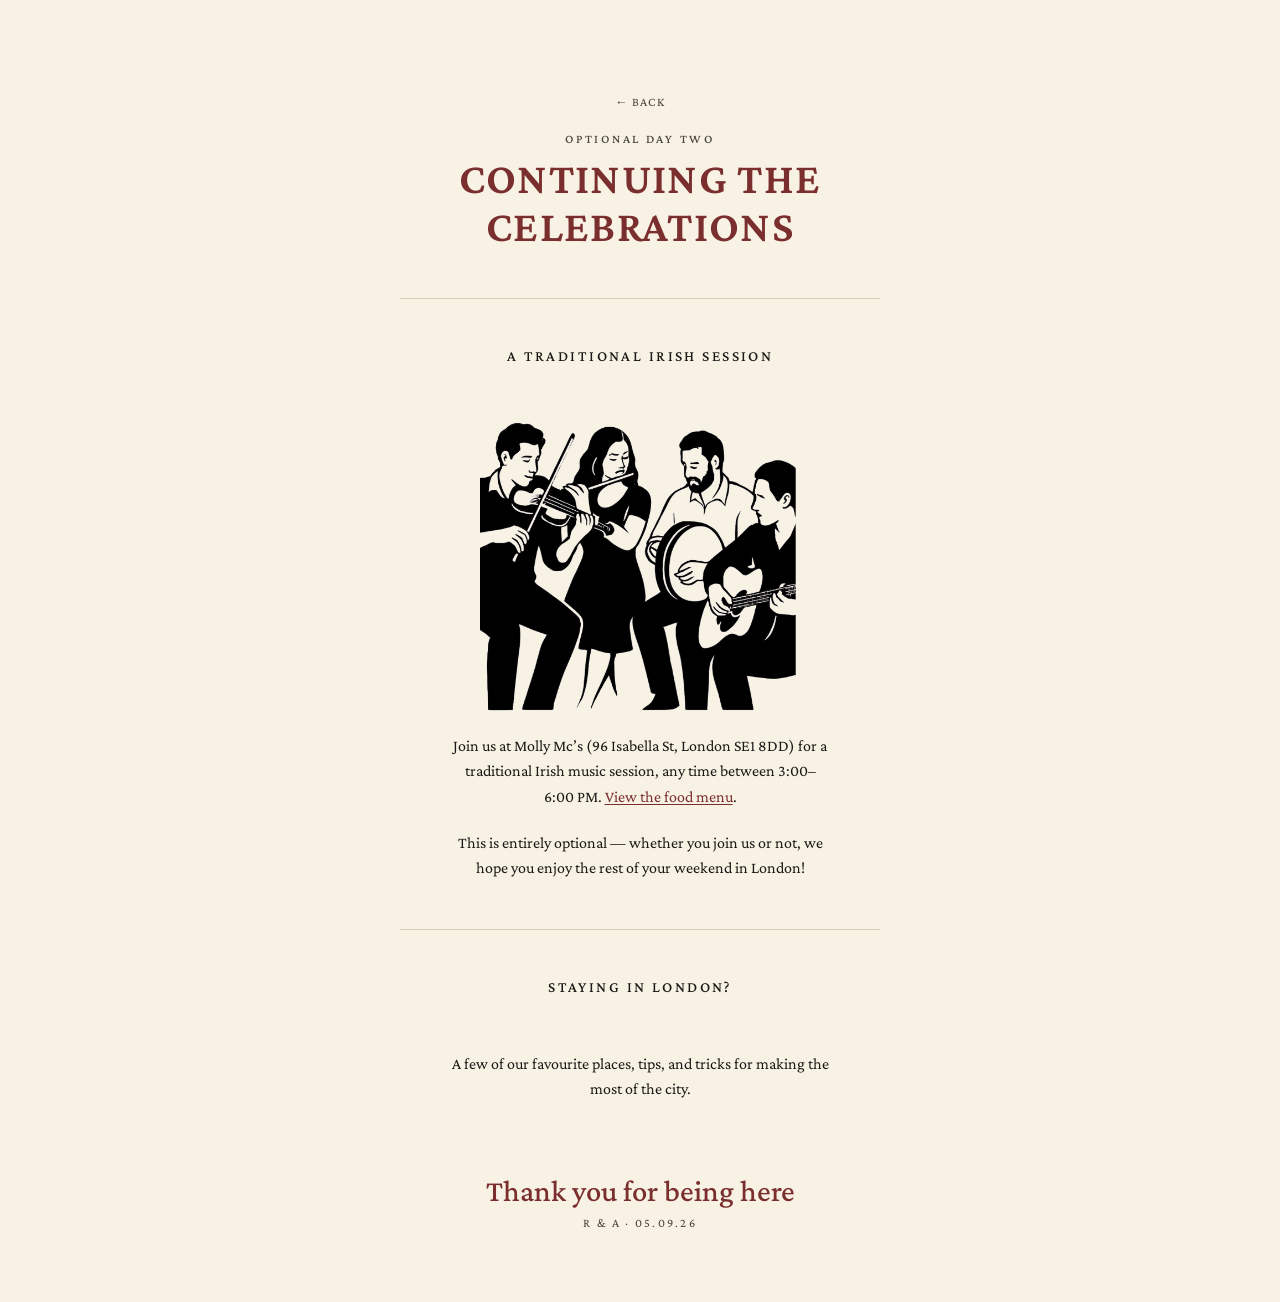
==== day-two.html @ 0296098b "Add "Continuing the Celebrations" day-two page Adds a fifth homepage link, "Continuing the Celebrati" ====
<!DOCTYPE html>
<html lang="en">
<head>
<meta charset="UTF-8">
<meta name="viewport" content="width=device-width, initial-scale=1.0">
<meta name="theme-color" content="#F8F2E5">
<meta name="description" content="Optional day two plans and London tips from Raphael &amp; Aisling.">
<title>Continuing the Celebrations | Raphael &amp; Aisling</title>
<link rel="preconnect" href="https://fonts.googleapis.com">
<link rel="preconnect" href="https://fonts.gstatic.com" crossorigin>
<link href="https://fonts.googleapis.com/css2?family=Crimson+Pro:wght@400;500;600&display=swap" rel="stylesheet">
<link rel="stylesheet" href="styles.css">
</head>
<body>
<main class="page">

  <header class="intro">
    <a class="back-link" href="index.html">&larr; Back</a>
    <p class="eyebrow">Optional day two</p>
    <h1 class="page-title">Continuing the Celebrations</h1>
  </header>

  <hr class="rule">

  <section class="honeymoon">
    <h2 class="section-heading">A Traditional Irish Session</h2>

    <img class="day-two-image" src="images/irish-band.png" alt="Illustration of a traditional Irish music band" width="578" height="529" loading="lazy">

    <p class="honeymoon-text">Join us at Molly Mc&rsquo;s (96 Isabella St, London SE1 8DD) for a traditional Irish music session, any time between 3:00&ndash;6:00 PM. <a class="inline-link" href="https://mollymcs.com/wp-content/uploads/sites/3/2026/05/Molly-Mcs-Menu-April.pdf" target="_blank" rel="noopener noreferrer">View the food menu</a>.</p>

    <p class="honeymoon-text">This is entirely optional &mdash; whether you join us or not, we hope you enjoy the rest of your weekend in London!</p>
  </section>

  <hr class="rule">

  <section class="honeymoon">
    <h2 class="section-heading">Staying in London?</h2>
    <p class="honeymoon-text">A few of our favourite places, tips, and tricks for making the most of the city.</p>
  </section>

  <footer class="closing">
    <p class="thank-you">Thank you for being here</p>
    <p class="signature">R &amp; A &middot; 05.09.26</p>
  </footer>

</main>
</body>
</html>
---- styles.css ----
:root {
  --ivory: #f8f2e5;
  --ink: #1c1a17;
  --ink-soft: #4a453e;
  --burgundy: #7a2e2e;
  --rule: #d8cdb8;
  --serif: "Crimson Pro", Georgia, serif;
}

* {
  box-sizing: border-box;
}

html {
  -webkit-text-size-adjust: 100%;
}

body {
  margin: 0;
  background: var(--ivory);
  color: var(--ink);
  font-family: var(--serif);
  -webkit-font-smoothing: antialiased;
  text-rendering: optimizeLegibility;
}

.page {
  max-width: 560px;
  margin: 0 auto;
  padding: clamp(2.75rem, 10vw, 5rem) clamp(1.5rem, 6vw, 2.5rem) clamp(3rem, 10vw, 4.5rem);
  min-height: 100svh;
  display: flex;
  flex-direction: column;
}

/* ---------- Intro ---------- */

.intro {
  text-align: center;
}

.eyebrow {
  margin: 0;
  font-size: clamp(0.68rem, 1.6vw, 0.78rem);
  letter-spacing: 0.22em;
  text-transform: uppercase;
  color: var(--ink-soft);
  font-weight: 500;
}

.names {
  margin: 0.9rem 0 1.1rem;
  font-weight: 600;
  font-size: clamp(2.4rem, 11vw, 3.75rem);
  line-height: 1.25;
  color: var(--burgundy);
  letter-spacing: 0.03em;
  text-transform: uppercase;
}

.location {
  margin: 0 0 0.6rem;
  font-weight: 500;
  font-size: clamp(0.95rem, 2.6vw, 1.1rem);
  color: var(--ink);
}

.date {
  margin: 0;
  font-size: clamp(0.72rem, 1.7vw, 0.8rem);
  letter-spacing: 0.16em;
  text-transform: uppercase;
  color: var(--ink-soft);
}

.rule {
  border: none;
  border-top: 1px solid var(--rule);
  margin: clamp(2.25rem, 7vw, 3rem) 0;
  width: 100%;
}

/* ---------- Links ---------- */

.section-heading {
  margin: 0 0 clamp(1.5rem, 5vw, 2.25rem);
  text-align: center;
  font-weight: 500;
  text-transform: uppercase;
  font-size: clamp(0.85rem, 2.2vw, 0.95rem);
  color: var(--ink);
  letter-spacing: 0.16em;
}

.link-list {
  list-style: none;
  margin: 0;
  padding: 0;
}

.link-item {
  border-bottom: 1px solid var(--rule);
}

.link-item:first-child {
  border-top: 1px solid var(--rule);
}

.link-row {
  display: flex;
  align-items: center;
  justify-content: space-between;
  gap: 1rem;
  min-height: 44px;
  padding: clamp(1.1rem, 4vw, 1.5rem) 0.25rem;
  text-decoration: none;
  color: inherit;
  transition: opacity 0.25s ease, background-color 0.25s ease;
}

.link-row:hover,
.link-row:focus-visible {
  opacity: 0.72;
}

.link-row:focus-visible {
  outline: 1px solid var(--burgundy);
  outline-offset: 4px;
}

.link-text {
  display: flex;
  flex-direction: column;
  gap: 0.35rem;
}

.link-title {
  font-size: clamp(0.92rem, 2.6vw, 1.05rem);
  letter-spacing: 0.08em;
  text-transform: uppercase;
  font-weight: 600;
  color: var(--ink);
}

.link-subtitle {
  font-size: clamp(0.85rem, 2.2vw, 0.94rem);
  color: var(--ink-soft);
}

.link-arrow {
  font-size: 1.15rem;
  color: var(--burgundy);
  transition: transform 0.25s ease;
  flex-shrink: 0;
}

.link-row:hover .link-arrow,
.link-row:focus-visible .link-arrow {
  transform: translateX(5px);
}

/* ---------- Closing ---------- */

.closing {
  margin-top: auto;
  padding-top: clamp(3rem, 10vw, 4.5rem);
  text-align: center;
}

.keepsake-frame {
  width: fit-content;
  max-width: 100%;
  margin: 0 auto;
  display: flex;
  flex-direction: column;
  align-items: stretch;
}

.keepsake {
  display: block;
  width: 0;
  min-width: 100%;
  height: auto;
  margin: 0 0 clamp(1rem, 4vw, 1.5rem);
  opacity: 0.55;
  mix-blend-mode: multiply;
}

.thank-you {
  margin: 0 0 0.5rem;
  font-size: clamp(1.5rem, 5.5vw, 1.9rem);
  color: var(--burgundy);
  font-weight: 500;
}

.signature {
  margin: 0;
  font-size: clamp(0.68rem, 1.6vw, 0.78rem);
  letter-spacing: 0.18em;
  text-transform: uppercase;
  color: var(--ink-soft);
}

/* ---------- Seat search ---------- */

.back-link {
  display: inline-block;
  min-height: 44px;
  line-height: 44px;
  margin-bottom: 0.5rem;
  font-size: 0.78rem;
  letter-spacing: 0.1em;
  text-transform: uppercase;
  color: var(--ink-soft);
  text-decoration: none;
}

.back-link:hover,
.back-link:focus-visible {
  opacity: 0.7;
}

.back-link:focus-visible {
  outline: 1px solid var(--burgundy);
  outline-offset: 4px;
}

.page-title {
  margin: 0.5rem 0 0;
  font-weight: 600;
  font-size: clamp(1.9rem, 8vw, 2.75rem);
  color: var(--burgundy);
  text-transform: uppercase;
  letter-spacing: 0.03em;
}

.seat-search {
  text-align: center;
}

.seat-form {
  display: flex;
  flex-direction: column;
  gap: 1.5rem;
  margin: 0 0 clamp(2rem, 6vw, 2.5rem);
  text-align: left;
}

.field {
  display: flex;
  flex-direction: column;
  gap: 0.5rem;
}

.field label {
  font-size: 0.72rem;
  letter-spacing: 0.14em;
  text-transform: uppercase;
  color: var(--ink-soft);
}

.field input {
  min-height: 44px;
  padding: 0.5rem 0.1rem;
  font-family: var(--serif);
  font-size: 1.05rem;
  color: var(--ink);
  background: transparent;
  border: none;
  border-bottom: 1px solid var(--rule);
  border-radius: 0;
}

.field input:focus-visible {
  outline: none;
  border-bottom: 1px solid var(--burgundy);
}

.seat-submit {
  min-height: 48px;
  margin-top: 0.5rem;
  font-family: var(--serif);
  font-size: 0.82rem;
  font-weight: 600;
  letter-spacing: 0.14em;
  text-transform: uppercase;
  color: var(--ivory);
  background: var(--burgundy);
  border: 1px solid var(--burgundy);
  border-radius: 0;
  cursor: pointer;
  transition: opacity 0.25s ease;
}

.seat-submit:hover,
.seat-submit:focus-visible {
  opacity: 0.82;
}

.seat-submit:focus-visible {
  outline: 1px solid var(--ink);
  outline-offset: 3px;
}

.seat-result:empty {
  display: none;
}

.seat-result.loading,
.seat-result.not-found {
  padding: 1rem 0;
  font-size: 0.95rem;
  color: var(--ink-soft);
}

.result-name {
  margin: 0 0 0.6rem;
  font-size: 0.78rem;
  letter-spacing: 0.14em;
  text-transform: uppercase;
  color: var(--ink-soft);
}

.name-choices {
  display: flex;
  flex-direction: column;
  text-align: left;
}

.name-choice {
  min-height: 44px;
  padding: 0.9rem 0.1rem;
  font-family: var(--serif);
  font-size: 1.05rem;
  color: var(--ink);
  background: transparent;
  border: none;
  border-top: 1px solid var(--rule);
  border-radius: 0;
  text-align: left;
  cursor: pointer;
}

.name-choices .name-choice:last-child {
  border-bottom: 1px solid var(--rule);
}

.name-choice:hover,
.name-choice:focus-visible {
  color: var(--burgundy);
}

.name-choice:focus-visible {
  outline: 1px solid var(--burgundy);
  outline-offset: -2px;
}

.result-table {
  margin: 0 0 clamp(1.5rem, 5vw, 2rem);
  font-size: clamp(2rem, 9vw, 2.9rem);
  font-weight: 600;
  letter-spacing: 0.02em;
  text-transform: uppercase;
  color: var(--burgundy);
}

.menu-row {
  display: flex;
  align-items: baseline;
  justify-content: space-between;
  gap: 1rem;
  padding: 0.9rem 0;
  border-top: 1px solid var(--rule);
  text-align: left;
}

.menu-row:last-child {
  border-bottom: 1px solid var(--rule);
}

.menu-label {
  font-size: 0.72rem;
  letter-spacing: 0.14em;
  text-transform: uppercase;
  color: var(--ink-soft);
  flex-shrink: 0;
}

.menu-value {
  font-size: 1rem;
  color: var(--ink);
  text-align: right;
}

.seat-note {
  margin: clamp(1.5rem, 5vw, 2rem) 0 0;
  font-size: 0.9rem;
  line-height: 1.6;
  color: var(--ink-soft);
  text-align: center;
}

.rule + .seat-note {
  margin-top: 0;
  margin-bottom: clamp(2.25rem, 7vw, 3rem);
}

/* ---------- Order of the day ---------- */

.schedule-list {
  list-style: none;
  margin: 0;
  padding: 0;
}

.schedule-item {
  display: flex;
  flex-direction: column;
  align-items: center;
  gap: 0.3rem;
  padding: clamp(1.1rem, 4vw, 1.5rem) 0;
  text-align: center;
  border-bottom: 1px solid var(--rule);
}

.schedule-time {
  font-size: 0.78rem;
  letter-spacing: 0.14em;
  text-transform: uppercase;
  color: var(--ink-soft);
}

.schedule-event {
  font-size: clamp(1.05rem, 3vw, 1.2rem);
  font-weight: 500;
  color: var(--ink);
}

.schedule-address {
  font-size: 0.85rem;
  color: var(--ink-soft);
  max-width: 32ch;
}

/* ---------- Honeymoon fund ---------- */

.honeymoon {
  display: flex;
  flex-direction: column;
  align-items: center;
  text-align: center;
  gap: 1.25rem;
}

.payment-list,
.account-details {
  width: 100%;
  text-align: left;
}

.account-details .menu-row:first-child {
  border-top: none;
}

.honeymoon-text {
  margin: 0;
  font-size: 1rem;
  line-height: 1.6;
  color: var(--ink);
  max-width: 42ch;
}

.inline-link {
  color: var(--burgundy);
  text-underline-offset: 2px;
}

.inline-link:hover,
.inline-link:focus-visible {
  opacity: 0.75;
}

.day-two-image {
  display: block;
  width: clamp(200px, 60vw, 320px);
  height: auto;
}

/* ---------- Reduced motion ---------- */

@media (prefers-reduced-motion: reduce) {
  .link-row,
  .link-arrow {
    transition: none;
  }
}
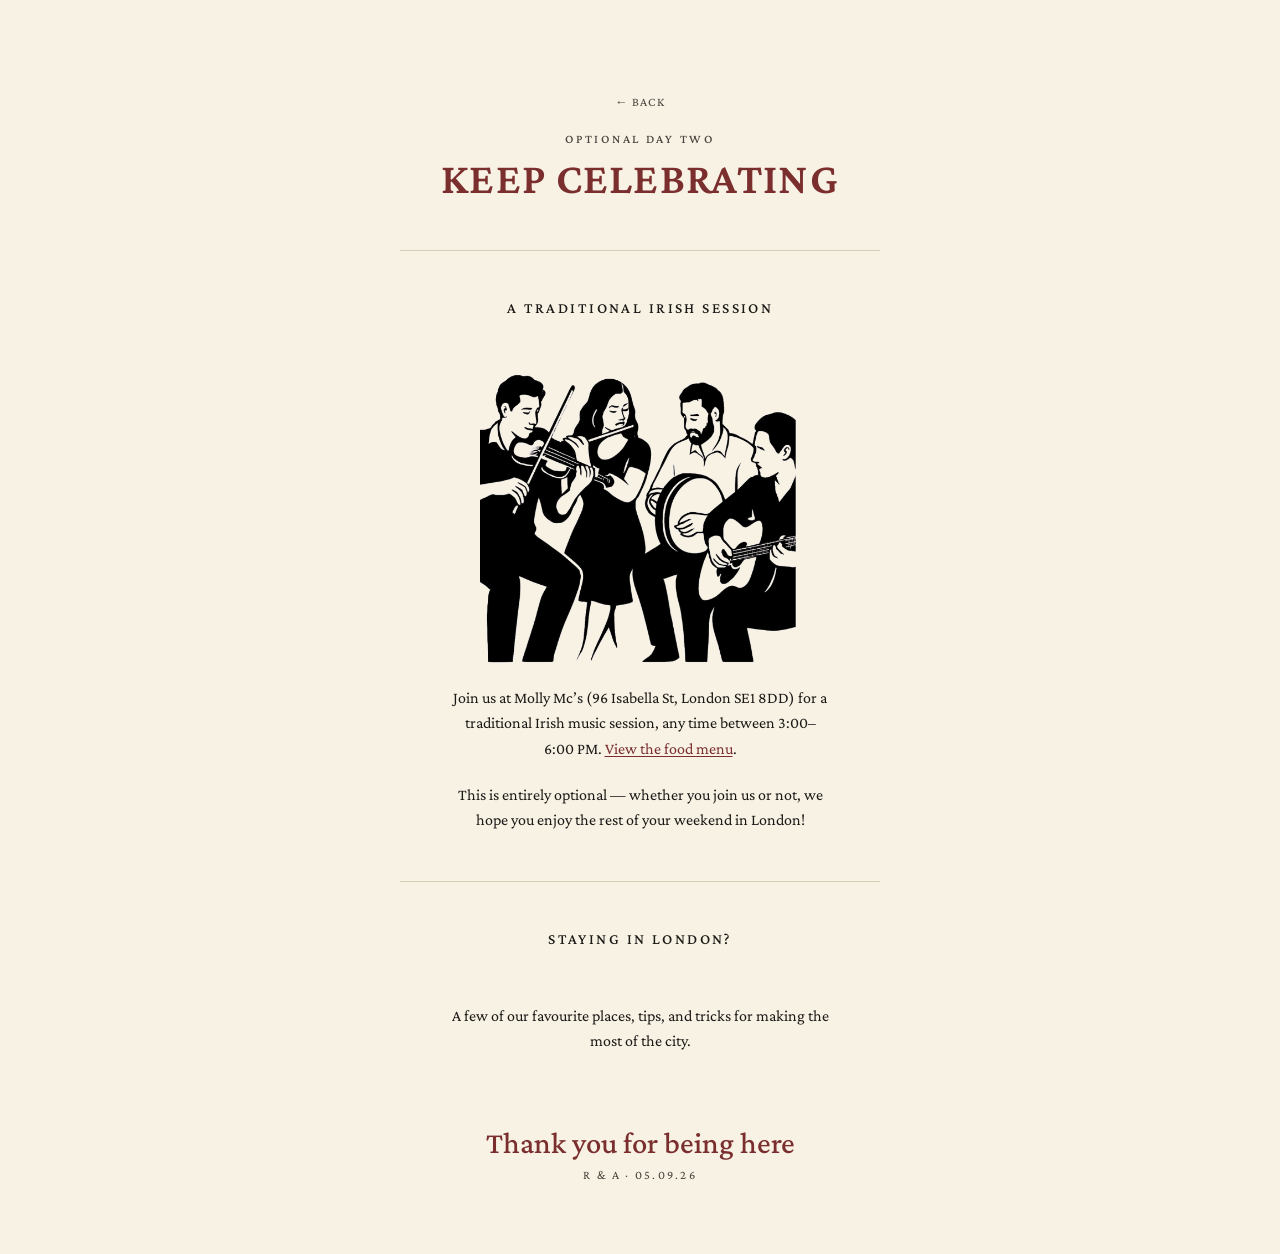
==== commit 205d9ddf: "Rename Continuing the Celebrations to Keep Celebrating Shortens the homepage link title so it no lon" ====
--- a/day-two.html
+++ b/day-two.html
@@ -5,7 +5,7 @@
 <meta name="viewport" content="width=device-width, initial-scale=1.0">
 <meta name="theme-color" content="#F8F2E5">
 <meta name="description" content="Optional day two plans and London tips from Raphael &amp; Aisling.">
-<title>Continuing the Celebrations | Raphael &amp; Aisling</title>
+<title>Keep Celebrating | Raphael &amp; Aisling</title>
 <link rel="preconnect" href="https://fonts.googleapis.com">
 <link rel="preconnect" href="https://fonts.gstatic.com" crossorigin>
 <link href="https://fonts.googleapis.com/css2?family=Crimson+Pro:wght@400;500;600&display=swap" rel="stylesheet">
@@ -17,7 +17,7 @@
   <header class="intro">
     <a class="back-link" href="index.html">&larr; Back</a>
     <p class="eyebrow">Optional day two</p>
-    <h1 class="page-title">Continuing the Celebrations</h1>
+    <h1 class="page-title">Keep Celebrating</h1>
   </header>
 
   <hr class="rule">
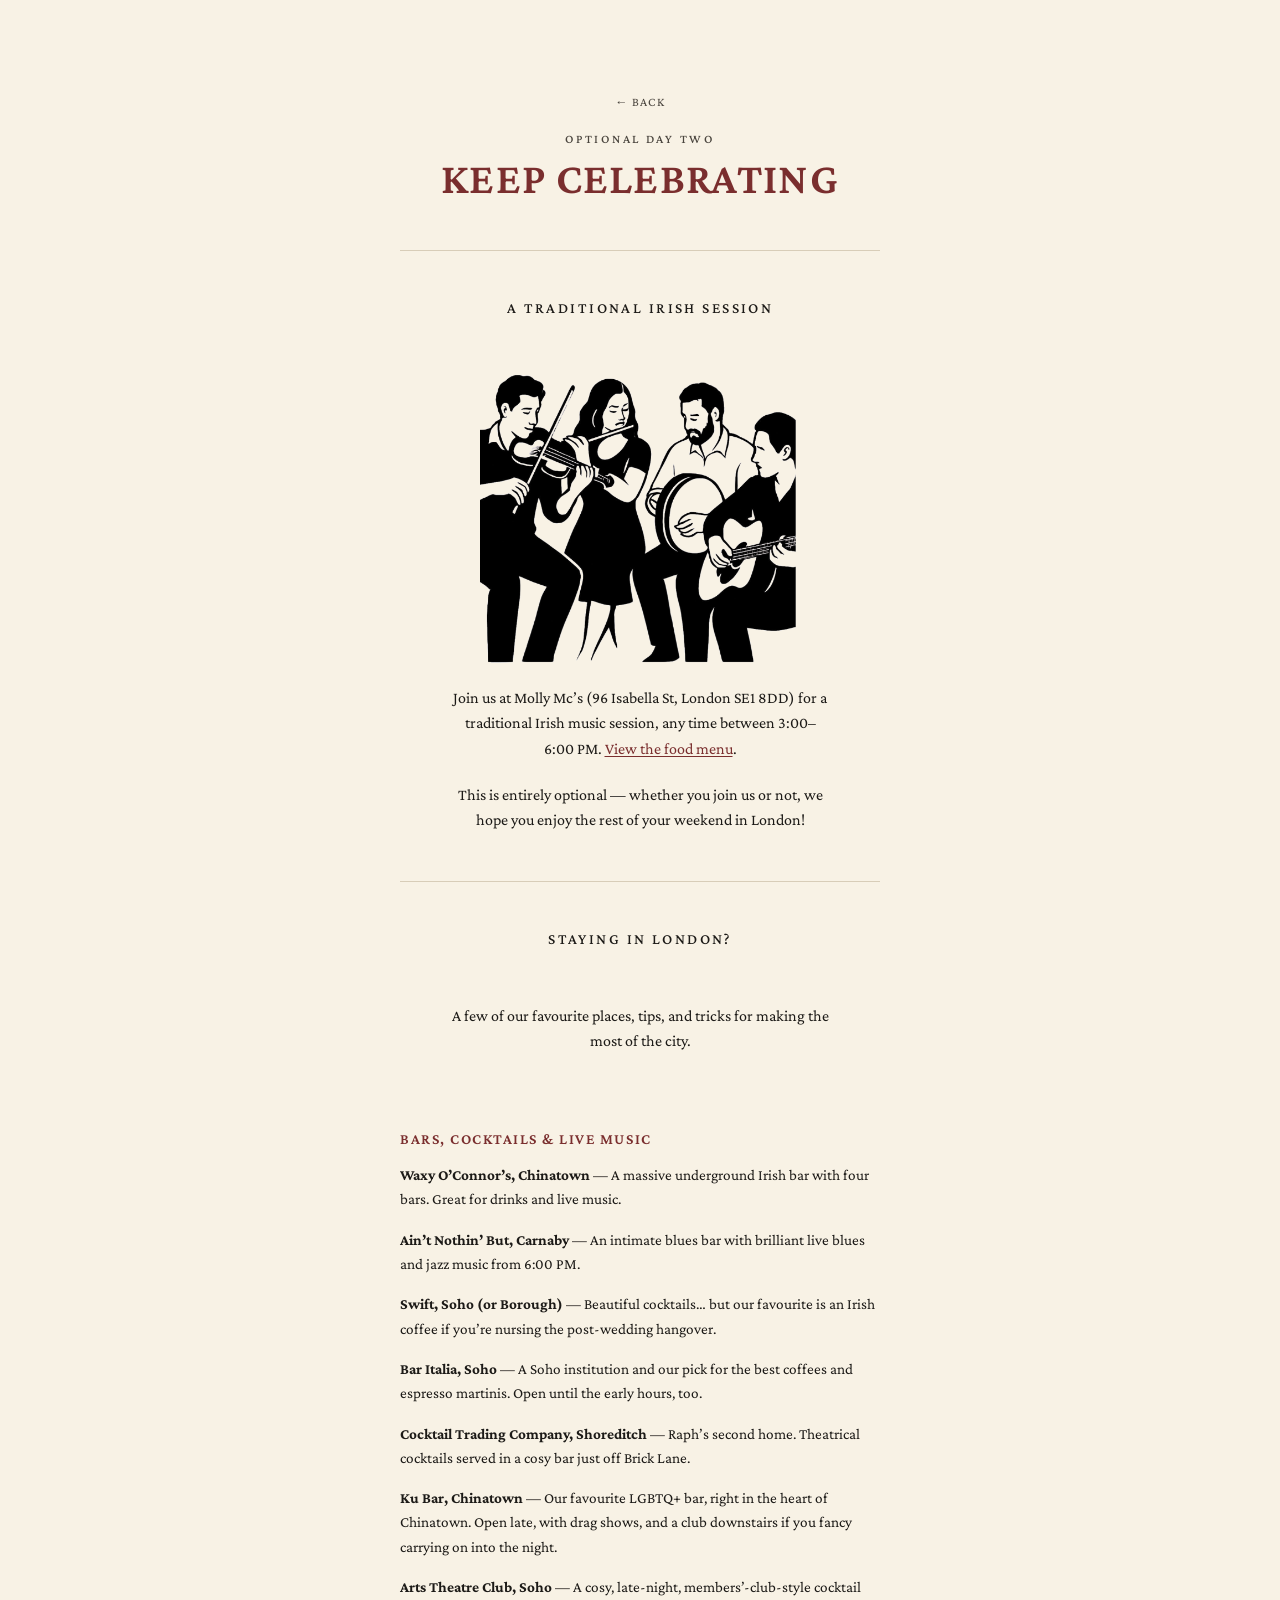
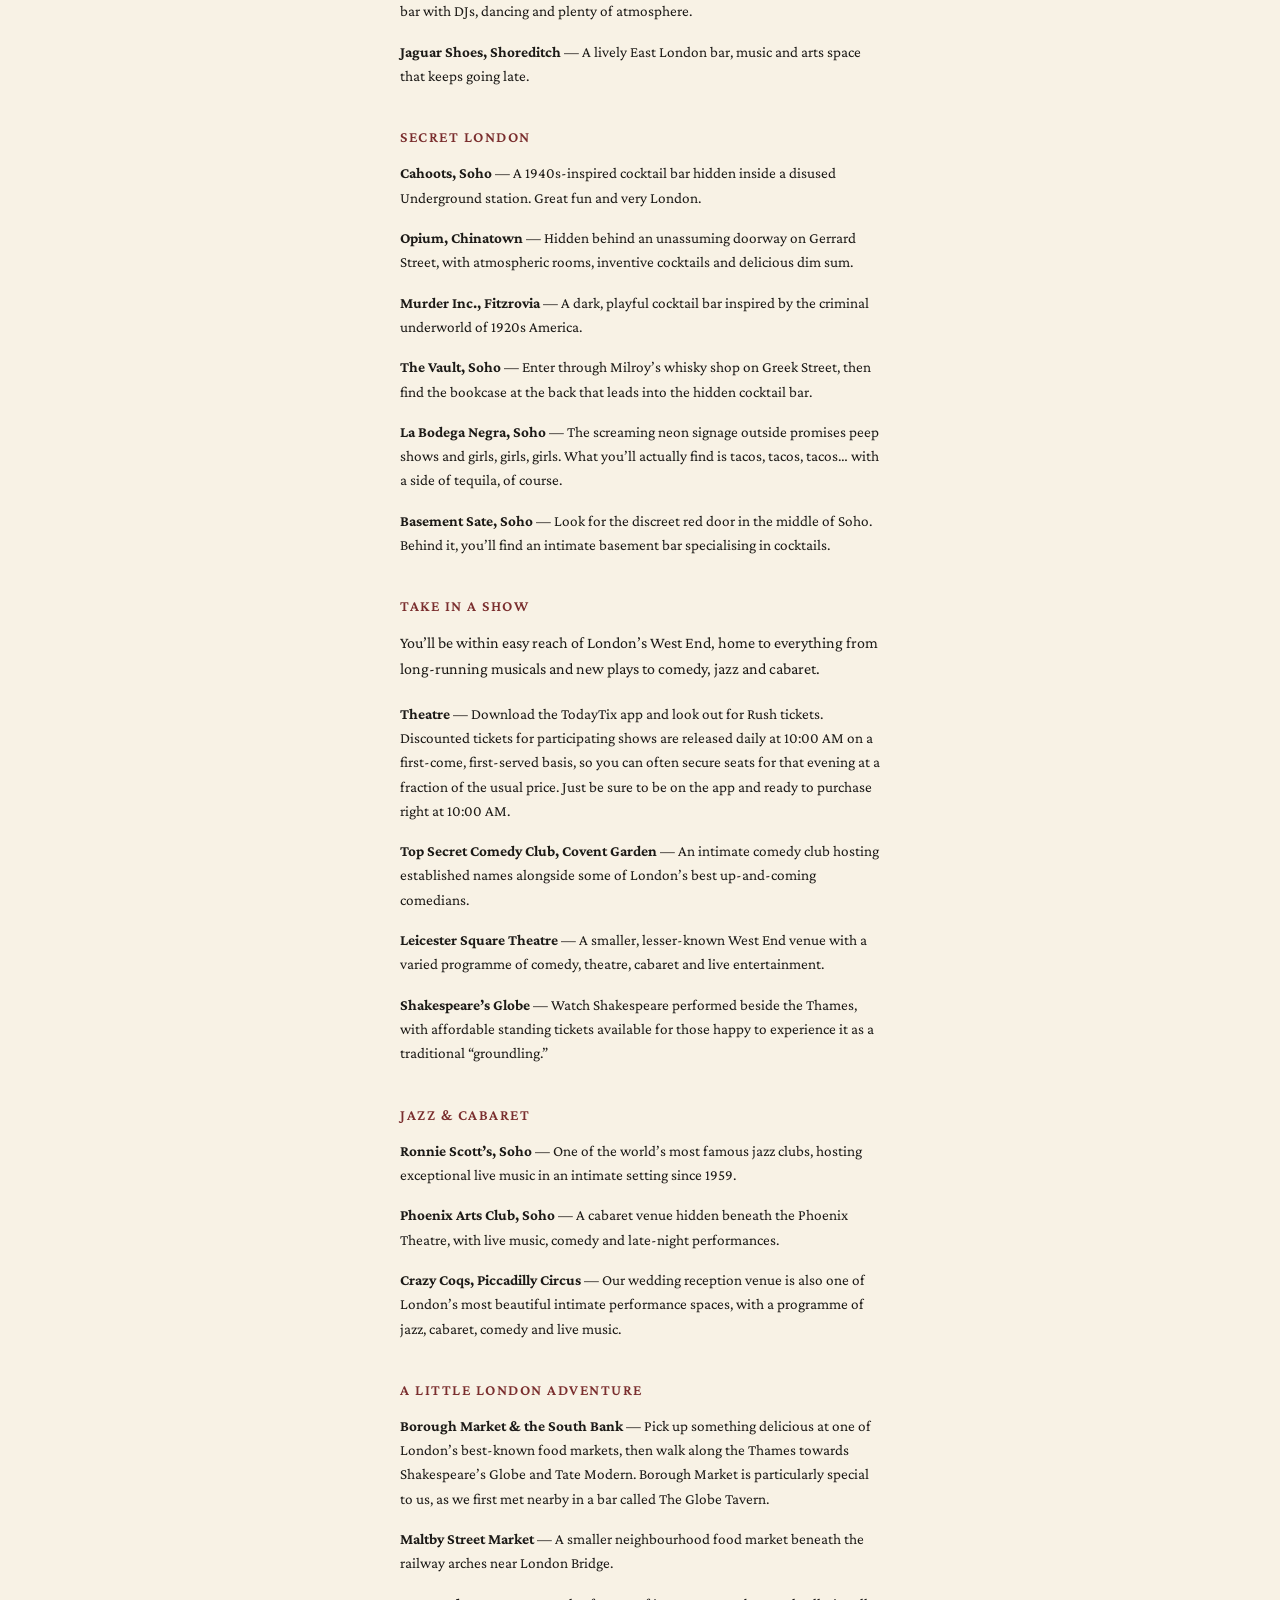
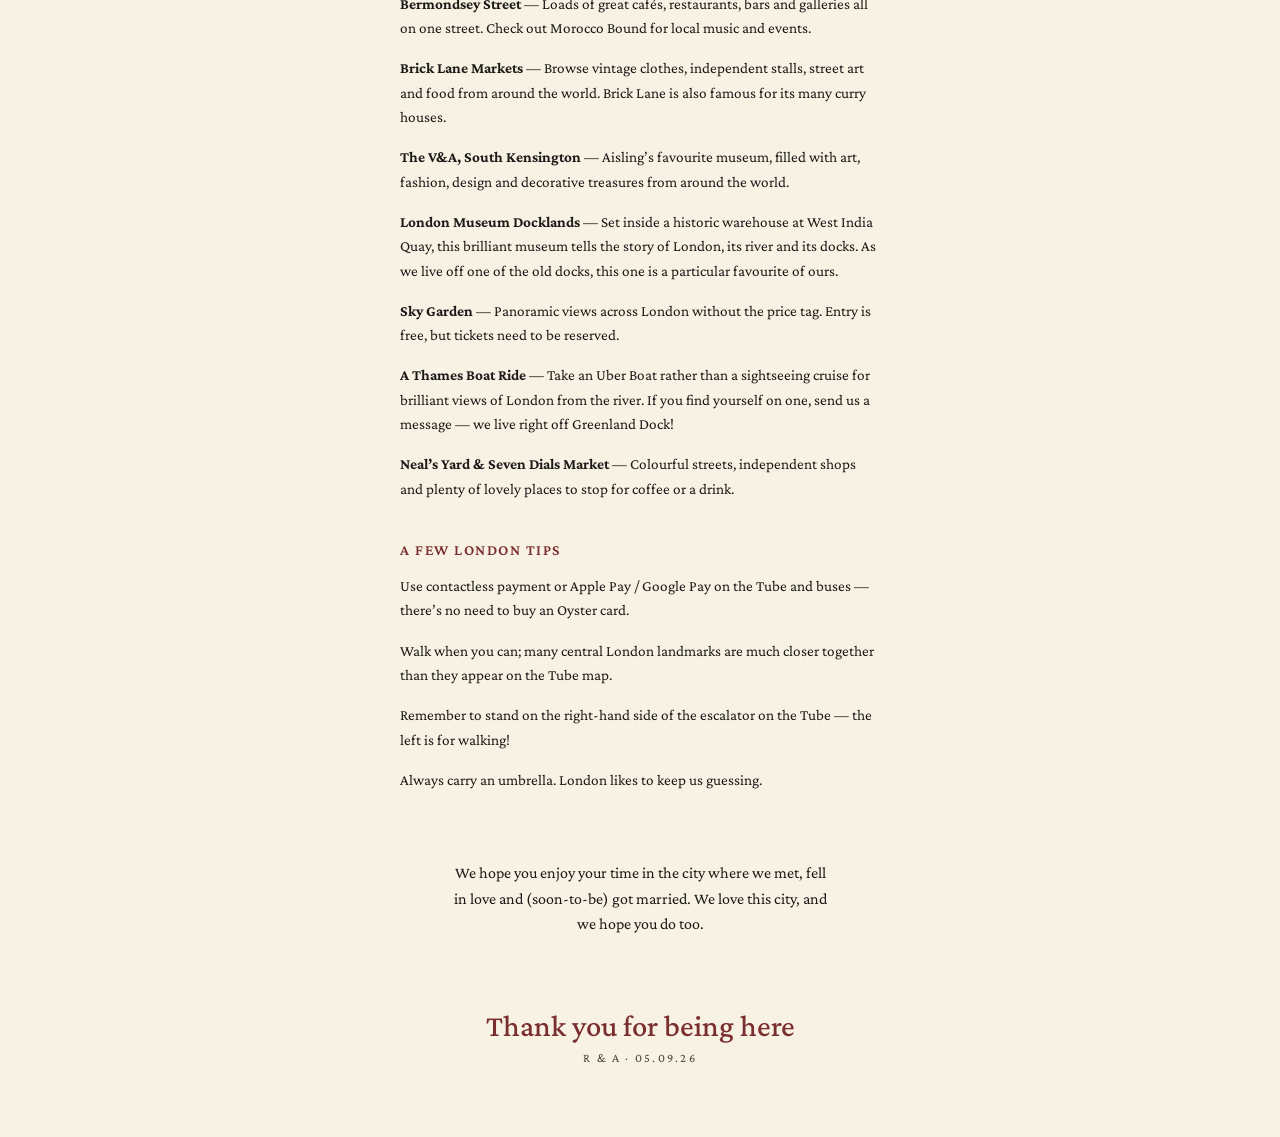
==== commit b827398a: "Populate the London guide on the day-two page Fills in the "Staying in London?" section with the cou" ====
--- a/day-two.html
+++ b/day-two.html
@@ -36,7 +36,70 @@
 
   <section class="honeymoon">
     <h2 class="section-heading">Staying in London?</h2>
-    <p class="honeymoon-text">A few of our favourite places, tips, and tricks for making the most of the city.</p>
+    <p class="honeymoon-text guide-subtitle">A few of our favourite places, tips, and tricks for making the most of the city.</p>
+
+    <div class="london-guide">
+      <div class="guide-category">
+        <h3 class="guide-heading">Bars, Cocktails &amp; Live Music</h3>
+        <p class="place"><strong>Waxy O&rsquo;Connor&rsquo;s, Chinatown</strong> &mdash; A massive underground Irish bar with four bars. Great for drinks and live music.</p>
+        <p class="place"><strong>Ain&rsquo;t Nothin&rsquo; But, Carnaby</strong> &mdash; An intimate blues bar with brilliant live blues and jazz music from 6:00 PM.</p>
+        <p class="place"><strong>Swift, Soho (or Borough)</strong> &mdash; Beautiful cocktails&hellip; but our favourite is an Irish coffee if you&rsquo;re nursing the post-wedding hangover.</p>
+        <p class="place"><strong>Bar Italia, Soho</strong> &mdash; A Soho institution and our pick for the best coffees and espresso martinis. Open until the early hours, too.</p>
+        <p class="place"><strong>Cocktail Trading Company, Shoreditch</strong> &mdash; Raph&rsquo;s second home. Theatrical cocktails served in a cosy bar just off Brick Lane.</p>
+        <p class="place"><strong>Ku Bar, Chinatown</strong> &mdash; Our favourite LGBTQ+ bar, right in the heart of Chinatown. Open late, with drag shows, and a club downstairs if you fancy carrying on into the night.</p>
+        <p class="place"><strong>Arts Theatre Club, Soho</strong> &mdash; A cosy, late-night, members&rsquo;-club-style cocktail bar with DJs, dancing and plenty of atmosphere.</p>
+        <p class="place"><strong>Jaguar Shoes, Shoreditch</strong> &mdash; A lively East London bar, music and arts space that keeps going late.</p>
+      </div>
+
+      <div class="guide-category">
+        <h3 class="guide-heading">Secret London</h3>
+        <p class="place"><strong>Cahoots, Soho</strong> &mdash; A 1940s-inspired cocktail bar hidden inside a disused Underground station. Great fun and very London.</p>
+        <p class="place"><strong>Opium, Chinatown</strong> &mdash; Hidden behind an unassuming doorway on Gerrard Street, with atmospheric rooms, inventive cocktails and delicious dim sum.</p>
+        <p class="place"><strong>Murder Inc., Fitzrovia</strong> &mdash; A dark, playful cocktail bar inspired by the criminal underworld of 1920s America.</p>
+        <p class="place"><strong>The Vault, Soho</strong> &mdash; Enter through Milroy&rsquo;s whisky shop on Greek Street, then find the bookcase at the back that leads into the hidden cocktail bar.</p>
+        <p class="place"><strong>La Bodega Negra, Soho</strong> &mdash; The screaming neon signage outside promises peep shows and girls, girls, girls. What you&rsquo;ll actually find is tacos, tacos, tacos&hellip; with a side of tequila, of course.</p>
+        <p class="place"><strong>Basement Sate, Soho</strong> &mdash; Look for the discreet red door in the middle of Soho. Behind it, you&rsquo;ll find an intimate basement bar specialising in cocktails.</p>
+      </div>
+
+      <div class="guide-category">
+        <h3 class="guide-heading">Take in a Show</h3>
+        <p class="honeymoon-text guide-intro">You&rsquo;ll be within easy reach of London&rsquo;s West End, home to everything from long-running musicals and new plays to comedy, jazz and cabaret.</p>
+        <p class="place"><strong>Theatre</strong> &mdash; Download the TodayTix app and look out for Rush tickets. Discounted tickets for participating shows are released daily at 10:00 AM on a first-come, first-served basis, so you can often secure seats for that evening at a fraction of the usual price. Just be sure to be on the app and ready to purchase right at 10:00 AM.</p>
+        <p class="place"><strong>Top Secret Comedy Club, Covent Garden</strong> &mdash; An intimate comedy club hosting established names alongside some of London&rsquo;s best up-and-coming comedians.</p>
+        <p class="place"><strong>Leicester Square Theatre</strong> &mdash; A smaller, lesser-known West End venue with a varied programme of comedy, theatre, cabaret and live entertainment.</p>
+        <p class="place"><strong>Shakespeare&rsquo;s Globe</strong> &mdash; Watch Shakespeare performed beside the Thames, with affordable standing tickets available for those happy to experience it as a traditional &ldquo;groundling.&rdquo;</p>
+      </div>
+
+      <div class="guide-category">
+        <h3 class="guide-heading">Jazz &amp; Cabaret</h3>
+        <p class="place"><strong>Ronnie Scott&rsquo;s, Soho</strong> &mdash; One of the world&rsquo;s most famous jazz clubs, hosting exceptional live music in an intimate setting since 1959.</p>
+        <p class="place"><strong>Phoenix Arts Club, Soho</strong> &mdash; A cabaret venue hidden beneath the Phoenix Theatre, with live music, comedy and late-night performances.</p>
+        <p class="place"><strong>Crazy Coqs, Piccadilly Circus</strong> &mdash; Our wedding reception venue is also one of London&rsquo;s most beautiful intimate performance spaces, with a programme of jazz, cabaret, comedy and live music.</p>
+      </div>
+
+      <div class="guide-category">
+        <h3 class="guide-heading">A Little London Adventure</h3>
+        <p class="place"><strong>Borough Market &amp; the South Bank</strong> &mdash; Pick up something delicious at one of London&rsquo;s best-known food markets, then walk along the Thames towards Shakespeare&rsquo;s Globe and Tate Modern. Borough Market is particularly special to us, as we first met nearby in a bar called The Globe Tavern.</p>
+        <p class="place"><strong>Maltby Street Market</strong> &mdash; A smaller neighbourhood food market beneath the railway arches near London Bridge.</p>
+        <p class="place"><strong>Bermondsey Street</strong> &mdash; Loads of great caf&eacute;s, restaurants, bars and galleries all on one street. Check out Morocco Bound for local music and events.</p>
+        <p class="place"><strong>Brick Lane Markets</strong> &mdash; Browse vintage clothes, independent stalls, street art and food from around the world. Brick Lane is also famous for its many curry houses.</p>
+        <p class="place"><strong>The V&amp;A, South Kensington</strong> &mdash; Aisling&rsquo;s favourite museum, filled with art, fashion, design and decorative treasures from around the world.</p>
+        <p class="place"><strong>London Museum Docklands</strong> &mdash; Set inside a historic warehouse at West India Quay, this brilliant museum tells the story of London, its river and its docks. As we live off one of the old docks, this one is a particular favourite of ours.</p>
+        <p class="place"><strong>Sky Garden</strong> &mdash; Panoramic views across London without the price tag. Entry is free, but tickets need to be reserved.</p>
+        <p class="place"><strong>A Thames Boat Ride</strong> &mdash; Take an Uber Boat rather than a sightseeing cruise for brilliant views of London from the river. If you find yourself on one, send us a message &mdash; we live right off Greenland Dock!</p>
+        <p class="place"><strong>Neal&rsquo;s Yard &amp; Seven Dials Market</strong> &mdash; Colourful streets, independent shops and plenty of lovely places to stop for coffee or a drink.</p>
+      </div>
+
+      <div class="guide-category">
+        <h3 class="guide-heading">A Few London Tips</h3>
+        <p class="place">Use contactless payment or Apple Pay / Google Pay on the Tube and buses &mdash; there&rsquo;s no need to buy an Oyster card.</p>
+        <p class="place">Walk when you can; many central London landmarks are much closer together than they appear on the Tube map.</p>
+        <p class="place">Remember to stand on the right-hand side of the escalator on the Tube &mdash; the left is for walking!</p>
+        <p class="place">Always carry an umbrella. London likes to keep us guessing.</p>
+      </div>
+    </div>
+
+    <p class="honeymoon-text guide-closing">We hope you enjoy your time in the city where we met, fell in love and (soon-to-be) got married. We love this city, and we hope you do too.</p>
   </section>
 
   <footer class="closing">
--- a/styles.css
+++ b/styles.css
@@ -398,6 +398,7 @@
   line-height: 1.6;
   color: var(--ink-soft);
   text-align: center;
+  white-space: pre-line;
 }
 
 .rule + .seat-note {
@@ -405,6 +406,14 @@
   margin-bottom: clamp(2.25rem, 7vw, 3rem);
 }
 
+.dietary-note {
+  margin: clamp(1.5rem, 5vw, 2rem) 0 0;
+  font-size: 0.9rem;
+  line-height: 1.6;
+  color: var(--ink);
+  text-align: center;
+}
+
 /* ---------- Order of the day ---------- */
 
 .schedule-list {
@@ -468,6 +477,52 @@
   line-height: 1.6;
   color: var(--ink);
   max-width: 42ch;
+}
+
+.guide-subtitle {
+  margin: 0 auto clamp(0.5rem, 3vw, 1rem);
+}
+
+.london-guide {
+  width: 100%;
+  text-align: left;
+}
+
+.guide-category {
+  margin-top: clamp(2rem, 6vw, 2.5rem);
+}
+
+.guide-heading {
+  margin: 0 0 1rem;
+  font-size: clamp(0.85rem, 2.2vw, 0.95rem);
+  font-weight: 600;
+  text-transform: uppercase;
+  letter-spacing: 0.1em;
+  color: var(--burgundy);
+}
+
+.place {
+  margin: 0 0 1rem;
+  font-size: 0.95rem;
+  line-height: 1.6;
+  color: var(--ink);
+  max-width: none;
+}
+
+.place:last-child {
+  margin-bottom: 0;
+}
+
+.guide-intro {
+  text-align: left;
+  max-width: none;
+  margin: 0 0 1.25rem;
+}
+
+.guide-closing {
+  text-align: center;
+  max-width: 42ch;
+  margin: clamp(2.5rem, 7vw, 3rem) auto 0;
 }
 
 .inline-link {
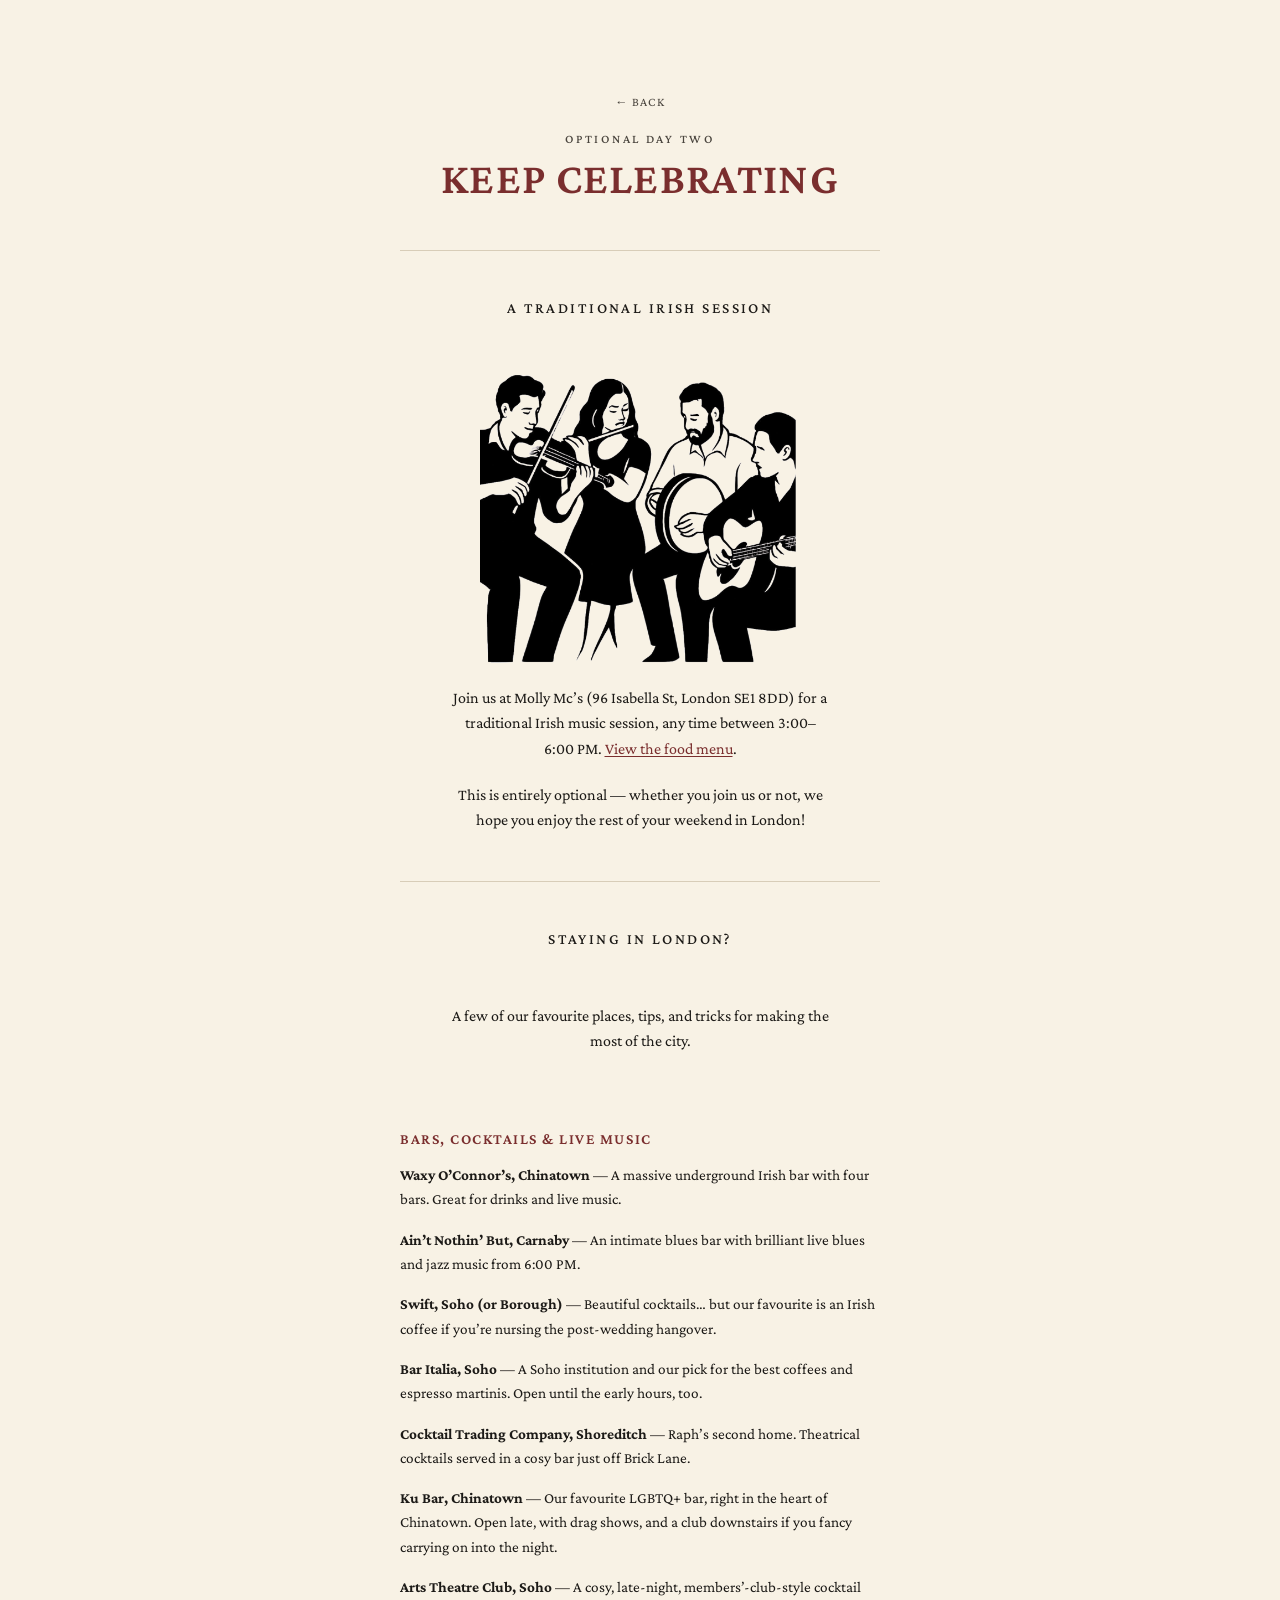
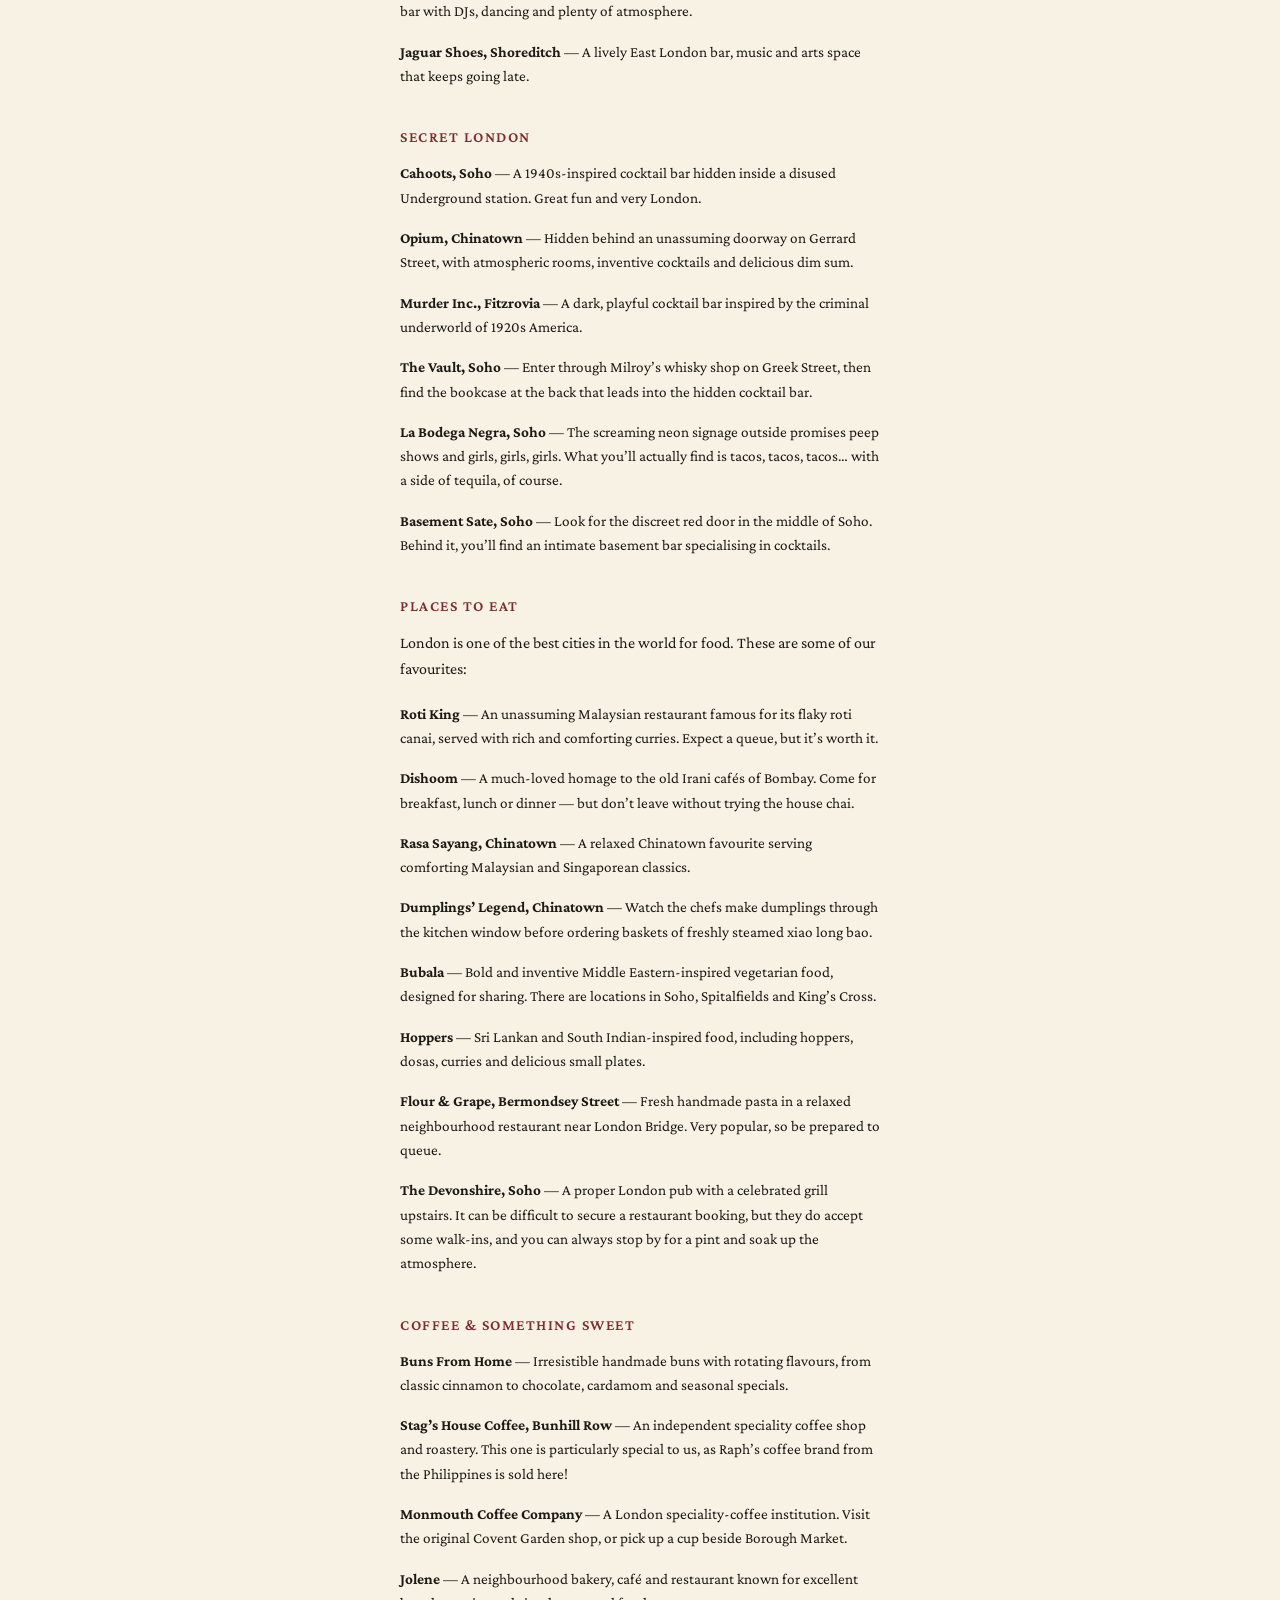
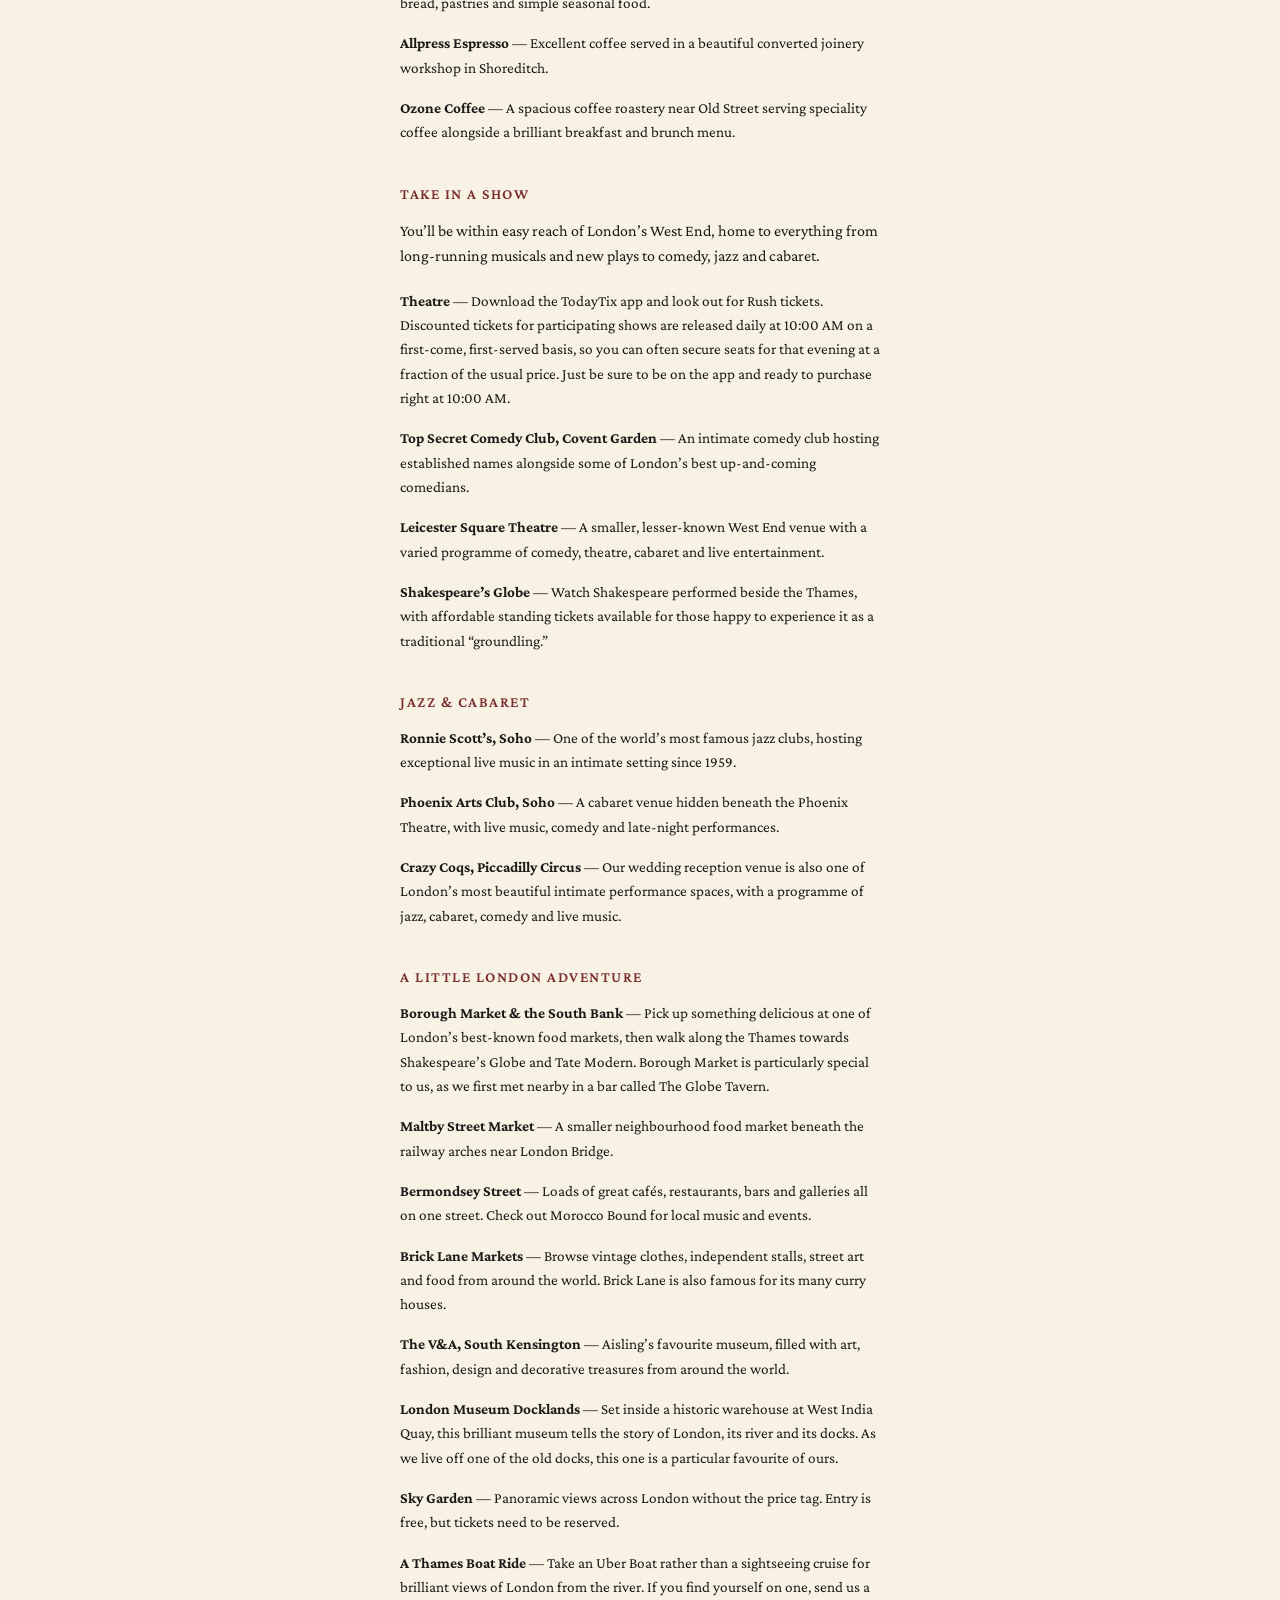
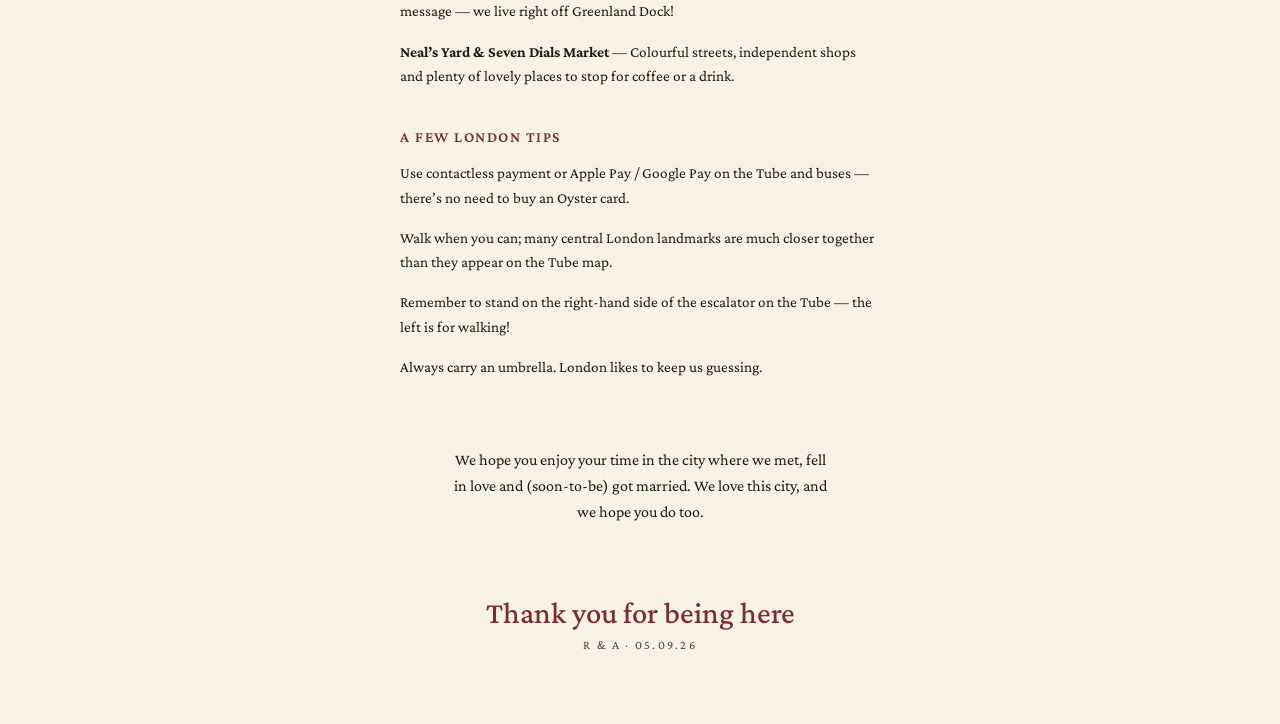
==== commit c1c1f250: "Add Places to Eat and Coffee & Something Sweet to London guide Inserts two new categories between Se" ====
--- a/day-two.html
+++ b/day-two.html
@@ -62,6 +62,29 @@
       </div>
 
       <div class="guide-category">
+        <h3 class="guide-heading">Places to Eat</h3>
+        <p class="honeymoon-text guide-intro">London is one of the best cities in the world for food. These are some of our favourites:</p>
+        <p class="place"><strong>Roti King</strong> &mdash; An unassuming Malaysian restaurant famous for its flaky roti canai, served with rich and comforting curries. Expect a queue, but it&rsquo;s worth it.</p>
+        <p class="place"><strong>Dishoom</strong> &mdash; A much-loved homage to the old Irani caf&eacute;s of Bombay. Come for breakfast, lunch or dinner &mdash; but don&rsquo;t leave without trying the house chai.</p>
+        <p class="place"><strong>Rasa Sayang, Chinatown</strong> &mdash; A relaxed Chinatown favourite serving comforting Malaysian and Singaporean classics.</p>
+        <p class="place"><strong>Dumplings&rsquo; Legend, Chinatown</strong> &mdash; Watch the chefs make dumplings through the kitchen window before ordering baskets of freshly steamed xiao long bao.</p>
+        <p class="place"><strong>Bubala</strong> &mdash; Bold and inventive Middle Eastern-inspired vegetarian food, designed for sharing. There are locations in Soho, Spitalfields and King&rsquo;s Cross.</p>
+        <p class="place"><strong>Hoppers</strong> &mdash; Sri Lankan and South Indian-inspired food, including hoppers, dosas, curries and delicious small plates.</p>
+        <p class="place"><strong>Flour &amp; Grape, Bermondsey Street</strong> &mdash; Fresh handmade pasta in a relaxed neighbourhood restaurant near London Bridge. Very popular, so be prepared to queue.</p>
+        <p class="place"><strong>The Devonshire, Soho</strong> &mdash; A proper London pub with a celebrated grill upstairs. It can be difficult to secure a restaurant booking, but they do accept some walk-ins, and you can always stop by for a pint and soak up the atmosphere.</p>
+      </div>
+
+      <div class="guide-category">
+        <h3 class="guide-heading">Coffee &amp; Something Sweet</h3>
+        <p class="place"><strong>Buns From Home</strong> &mdash; Irresistible handmade buns with rotating flavours, from classic cinnamon to chocolate, cardamom and seasonal specials.</p>
+        <p class="place"><strong>Stag&rsquo;s House Coffee, Bunhill Row</strong> &mdash; An independent speciality coffee shop and roastery. This one is particularly special to us, as Raph&rsquo;s coffee brand from the Philippines is sold here!</p>
+        <p class="place"><strong>Monmouth Coffee Company</strong> &mdash; A London speciality-coffee institution. Visit the original Covent Garden shop, or pick up a cup beside Borough Market.</p>
+        <p class="place"><strong>Jolene</strong> &mdash; A neighbourhood bakery, caf&eacute; and restaurant known for excellent bread, pastries and simple seasonal food.</p>
+        <p class="place"><strong>Allpress Espresso</strong> &mdash; Excellent coffee served in a beautiful converted joinery workshop in Shoreditch.</p>
+        <p class="place"><strong>Ozone Coffee</strong> &mdash; A spacious coffee roastery near Old Street serving speciality coffee alongside a brilliant breakfast and brunch menu.</p>
+      </div>
+
+      <div class="guide-category">
         <h3 class="guide-heading">Take in a Show</h3>
         <p class="honeymoon-text guide-intro">You&rsquo;ll be within easy reach of London&rsquo;s West End, home to everything from long-running musicals and new plays to comedy, jazz and cabaret.</p>
         <p class="place"><strong>Theatre</strong> &mdash; Download the TodayTix app and look out for Rush tickets. Discounted tickets for participating shows are released daily at 10:00 AM on a first-come, first-served basis, so you can often secure seats for that evening at a fraction of the usual price. Just be sure to be on the app and ready to purchase right at 10:00 AM.</p>
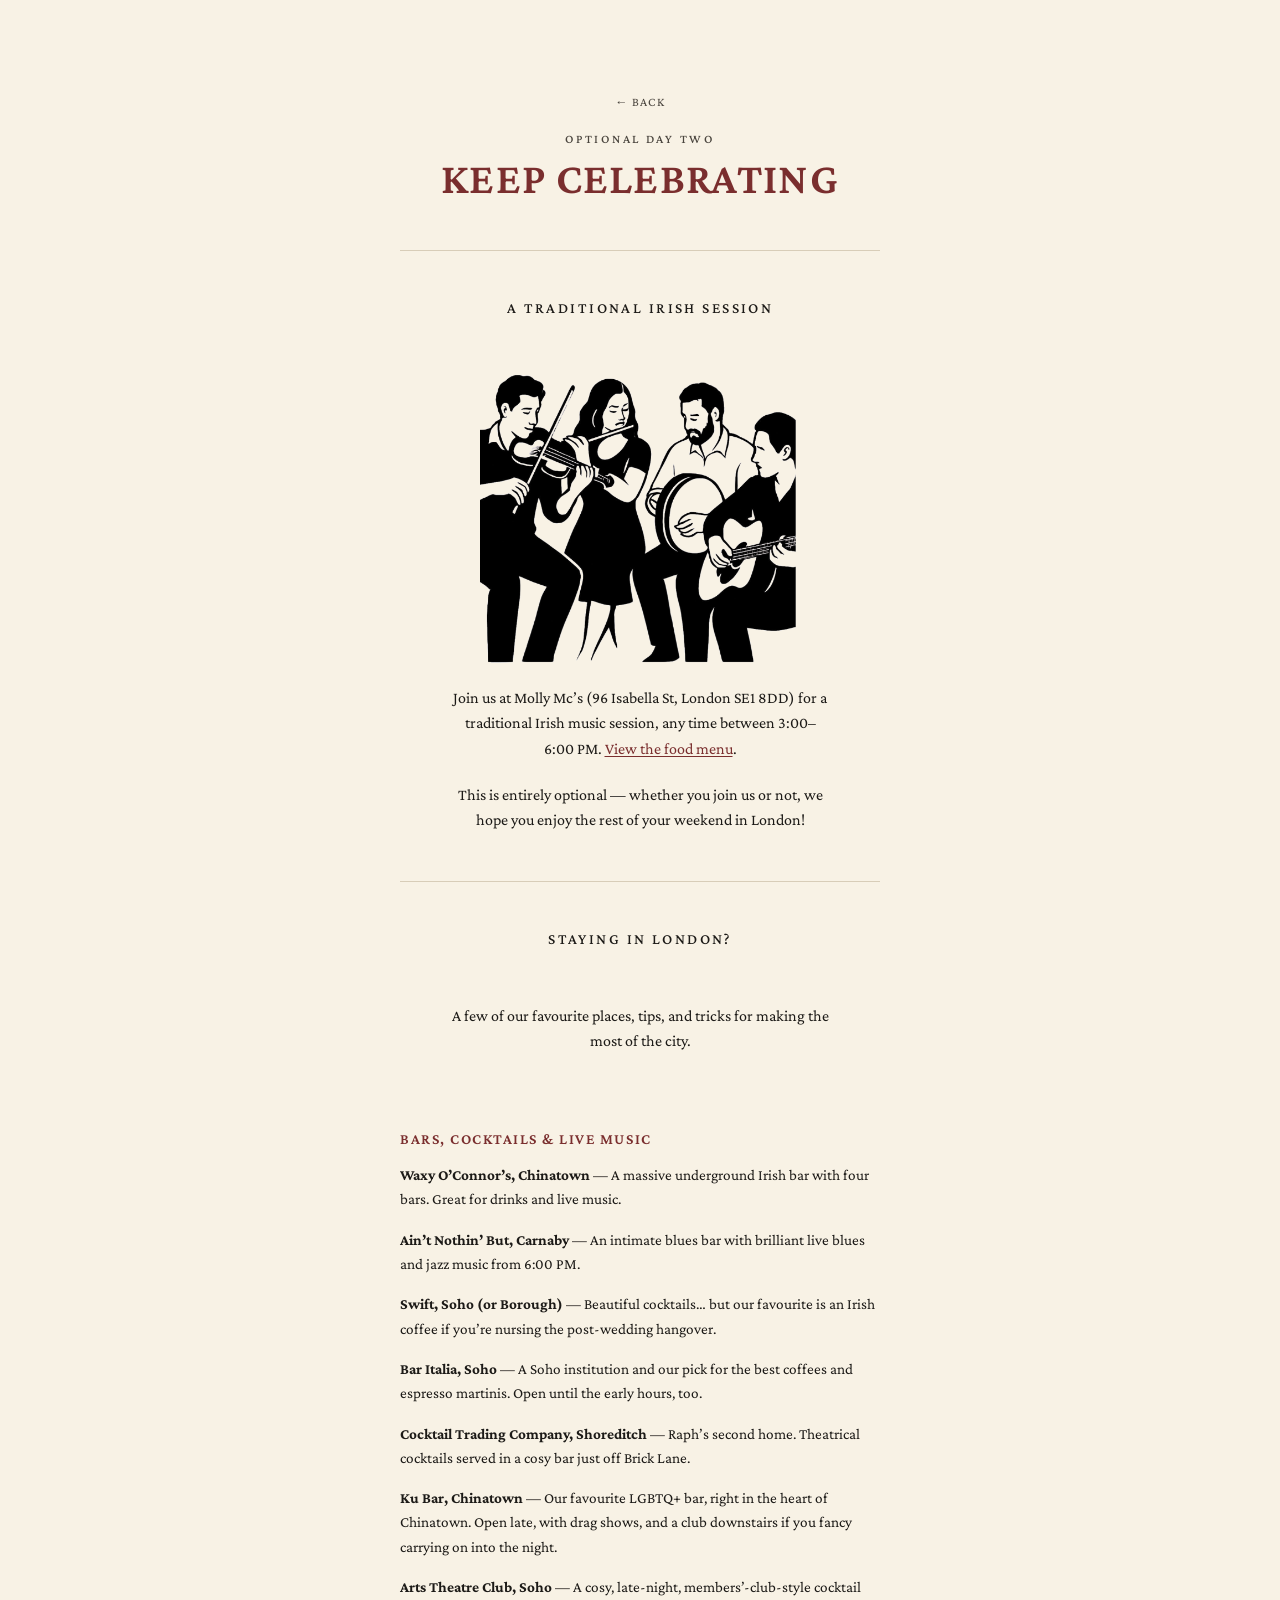
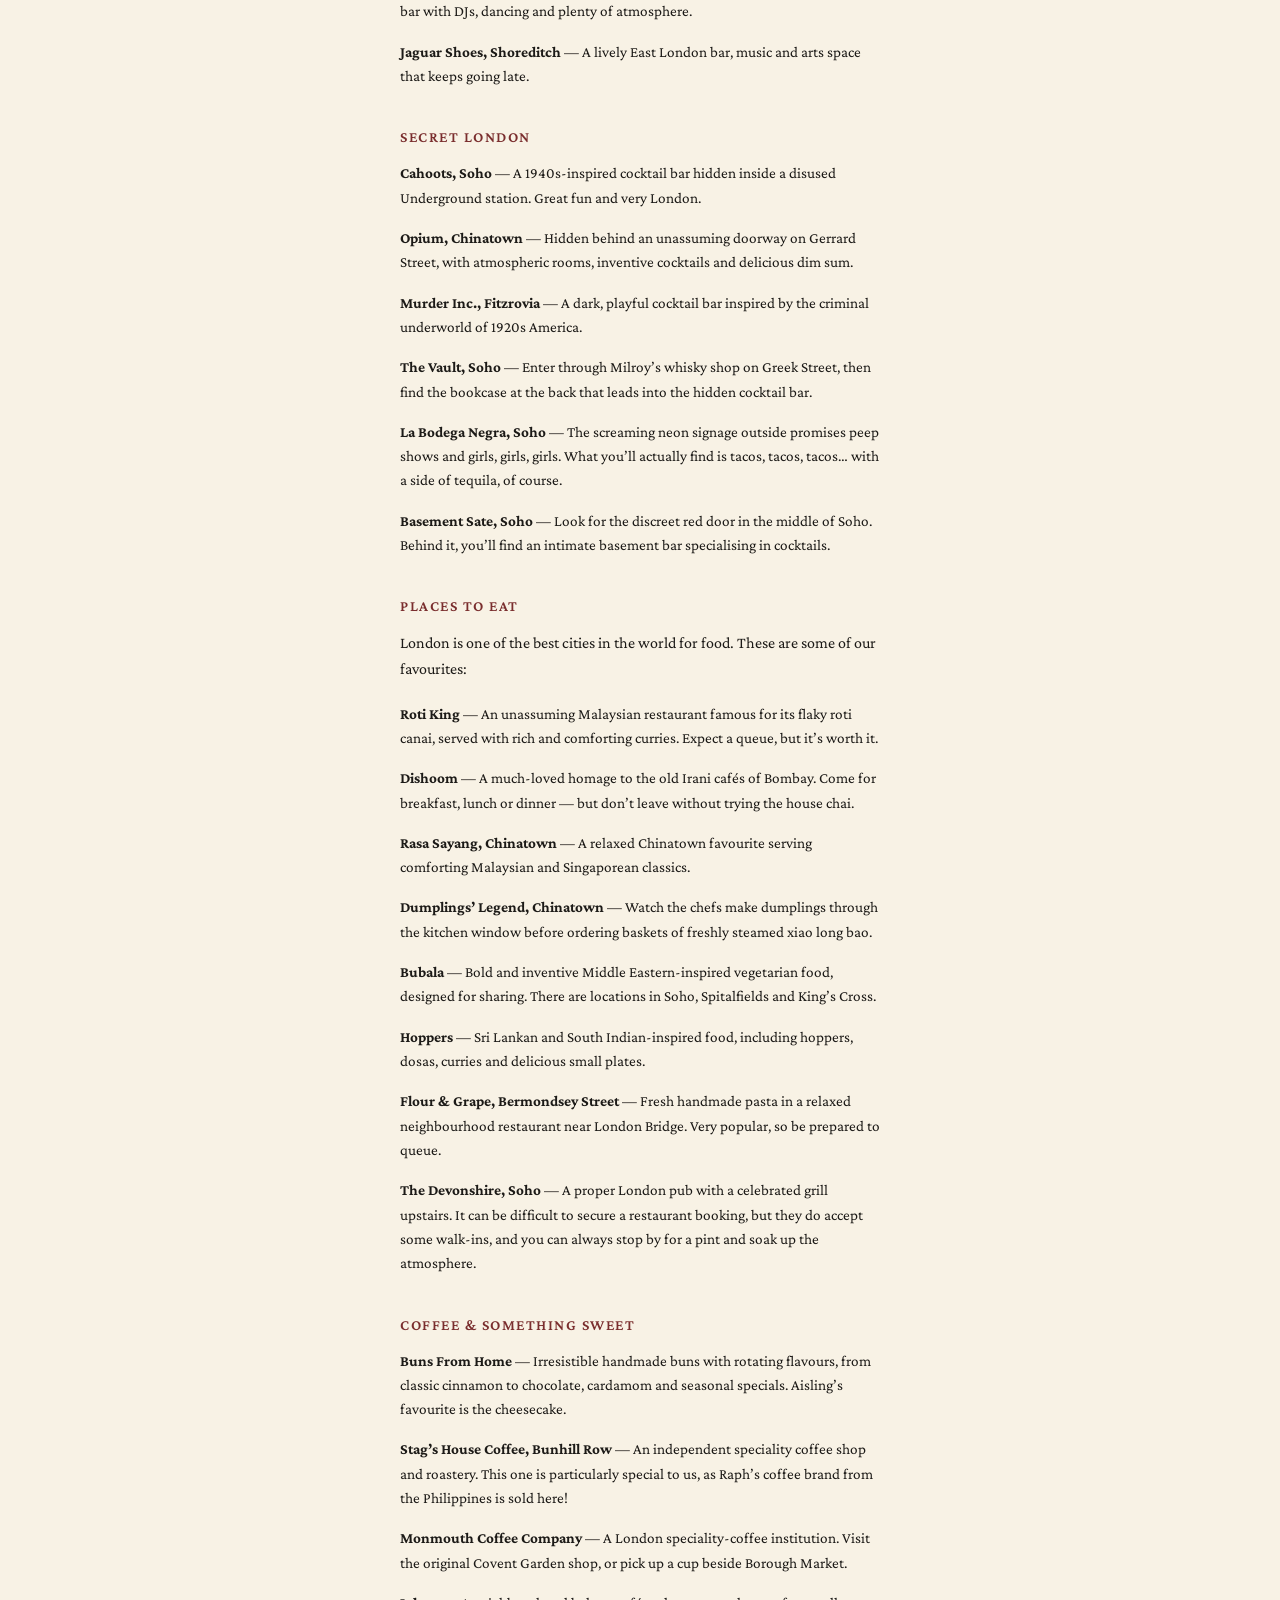
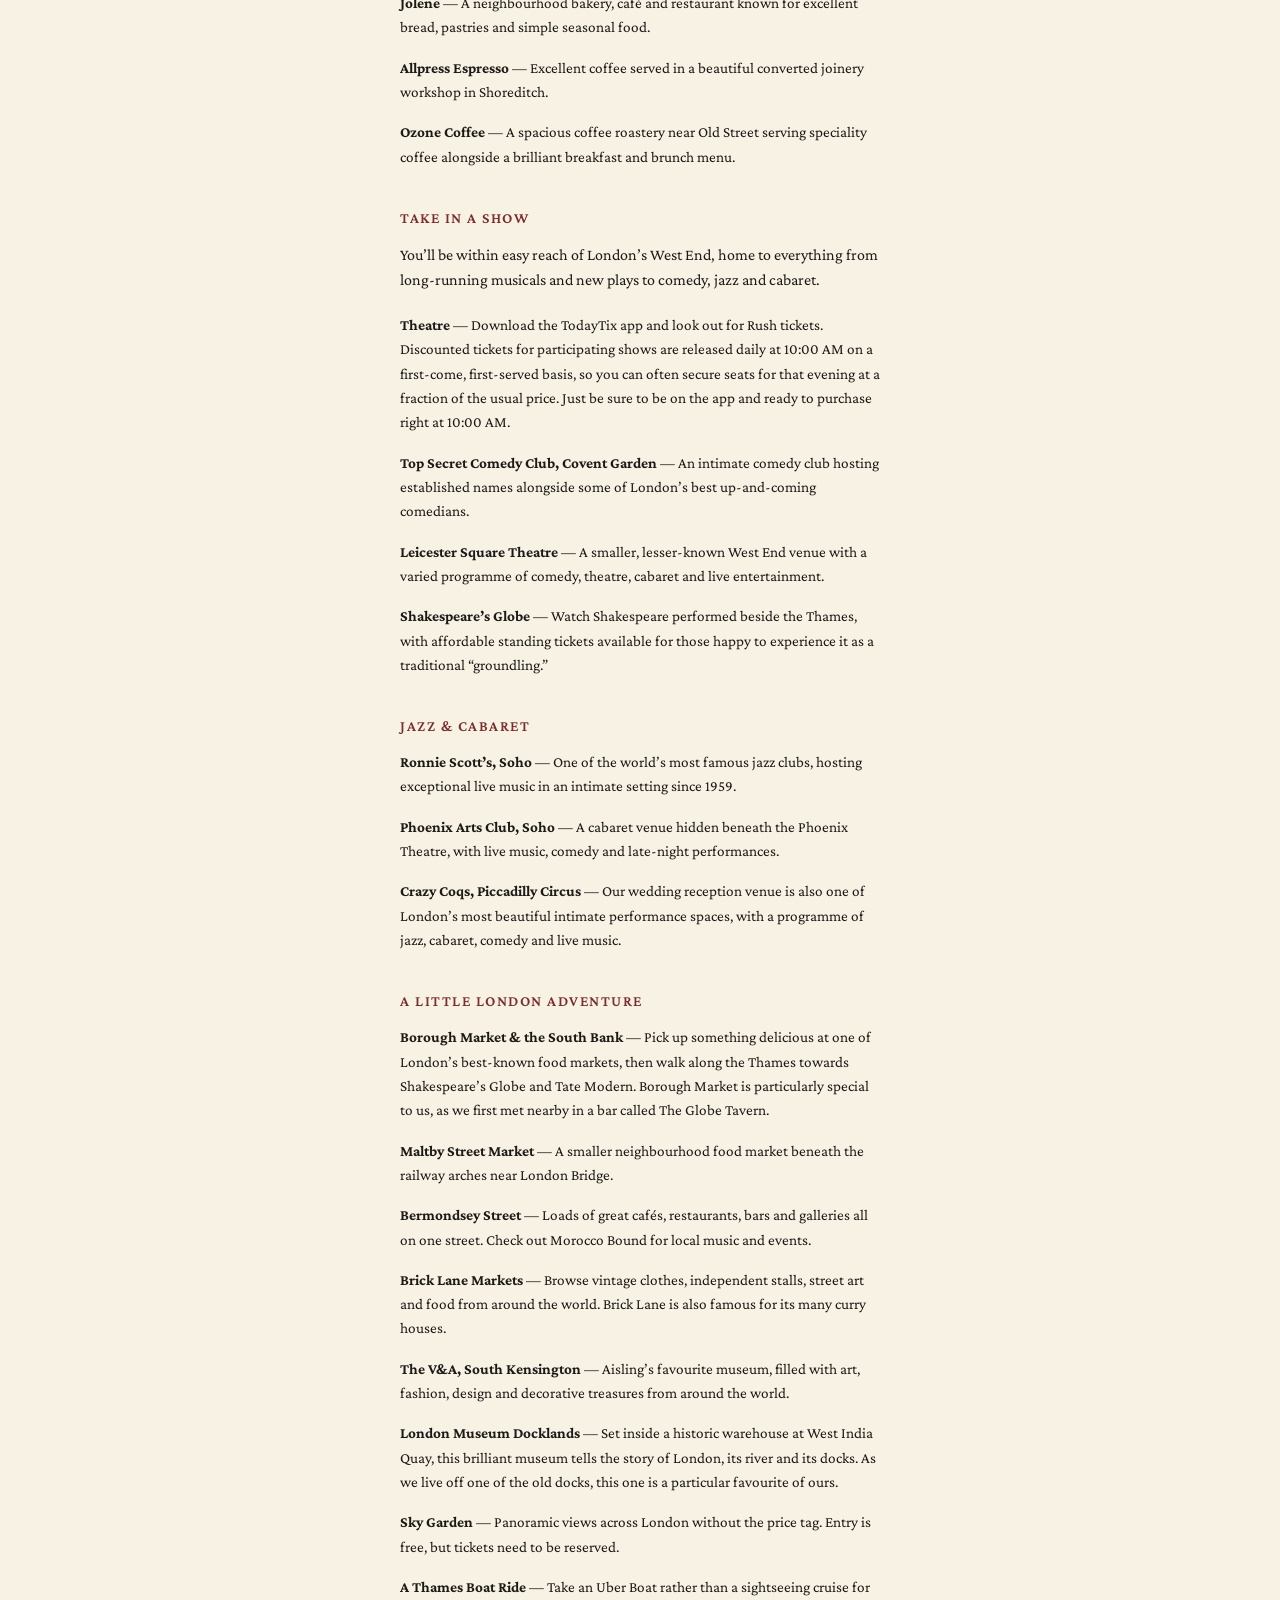
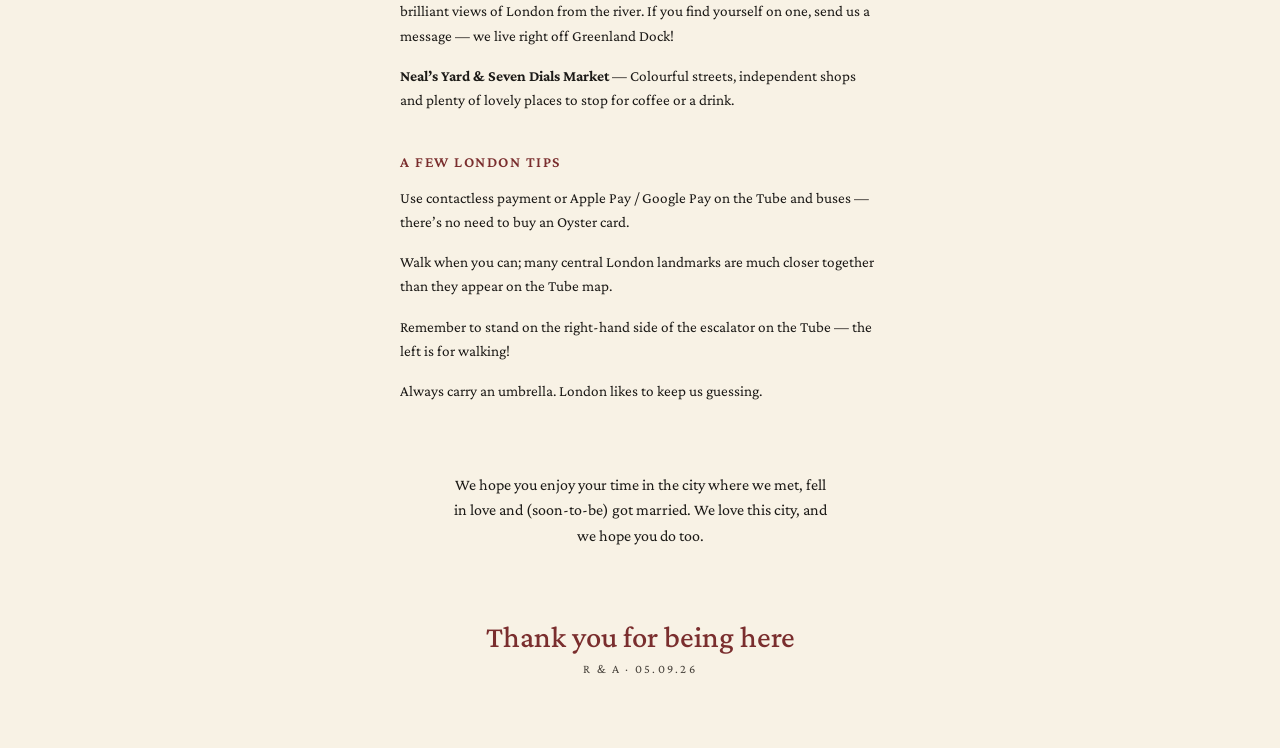
==== commit 70270fba: "Note Aisling's favourite Buns From Home flavour Co-Authored-By: Claude Sonnet 5 <noreply@anthropic.c" ====
--- a/day-two.html
+++ b/day-two.html
@@ -76,7 +76,7 @@
 
       <div class="guide-category">
         <h3 class="guide-heading">Coffee &amp; Something Sweet</h3>
-        <p class="place"><strong>Buns From Home</strong> &mdash; Irresistible handmade buns with rotating flavours, from classic cinnamon to chocolate, cardamom and seasonal specials.</p>
+        <p class="place"><strong>Buns From Home</strong> &mdash; Irresistible handmade buns with rotating flavours, from classic cinnamon to chocolate, cardamom and seasonal specials. Aisling&rsquo;s favourite is the cheesecake.</p>
         <p class="place"><strong>Stag&rsquo;s House Coffee, Bunhill Row</strong> &mdash; An independent speciality coffee shop and roastery. This one is particularly special to us, as Raph&rsquo;s coffee brand from the Philippines is sold here!</p>
         <p class="place"><strong>Monmouth Coffee Company</strong> &mdash; A London speciality-coffee institution. Visit the original Covent Garden shop, or pick up a cup beside Borough Market.</p>
         <p class="place"><strong>Jolene</strong> &mdash; A neighbourhood bakery, caf&eacute; and restaurant known for excellent bread, pastries and simple seasonal food.</p>
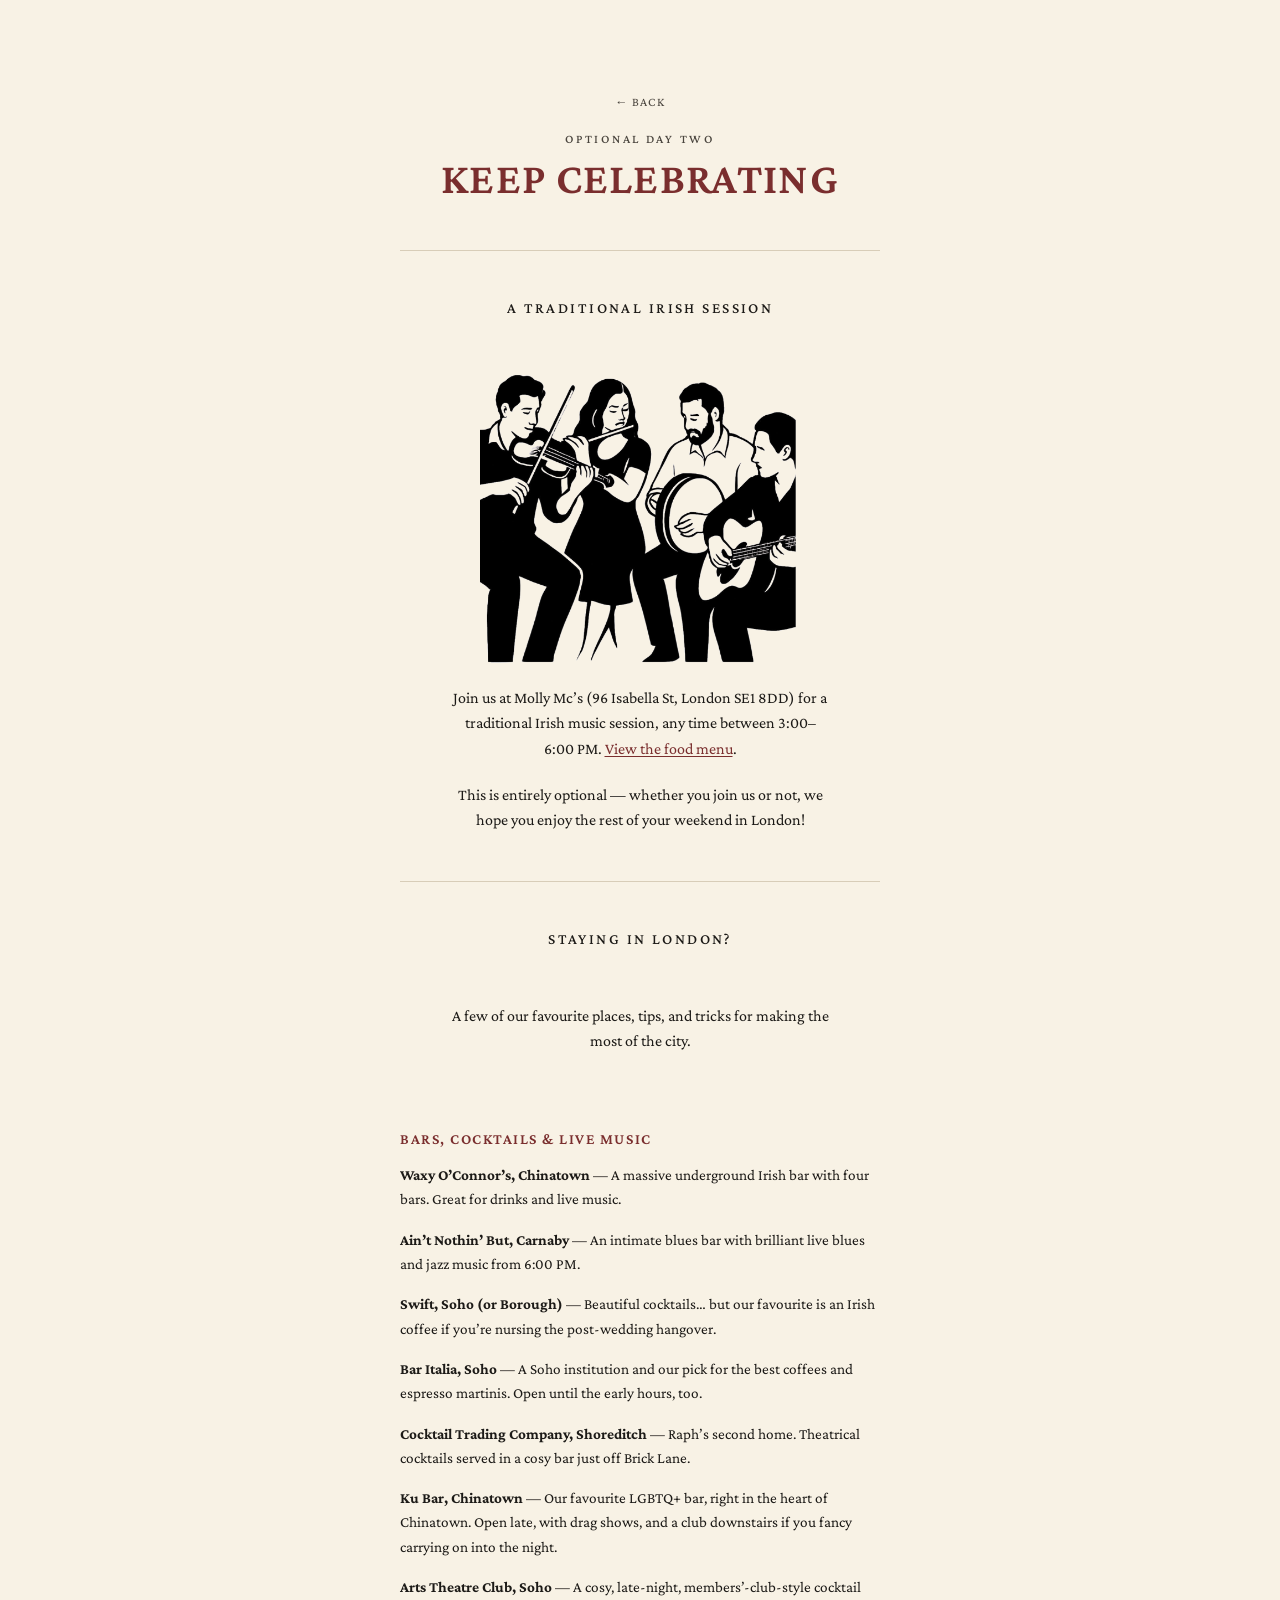
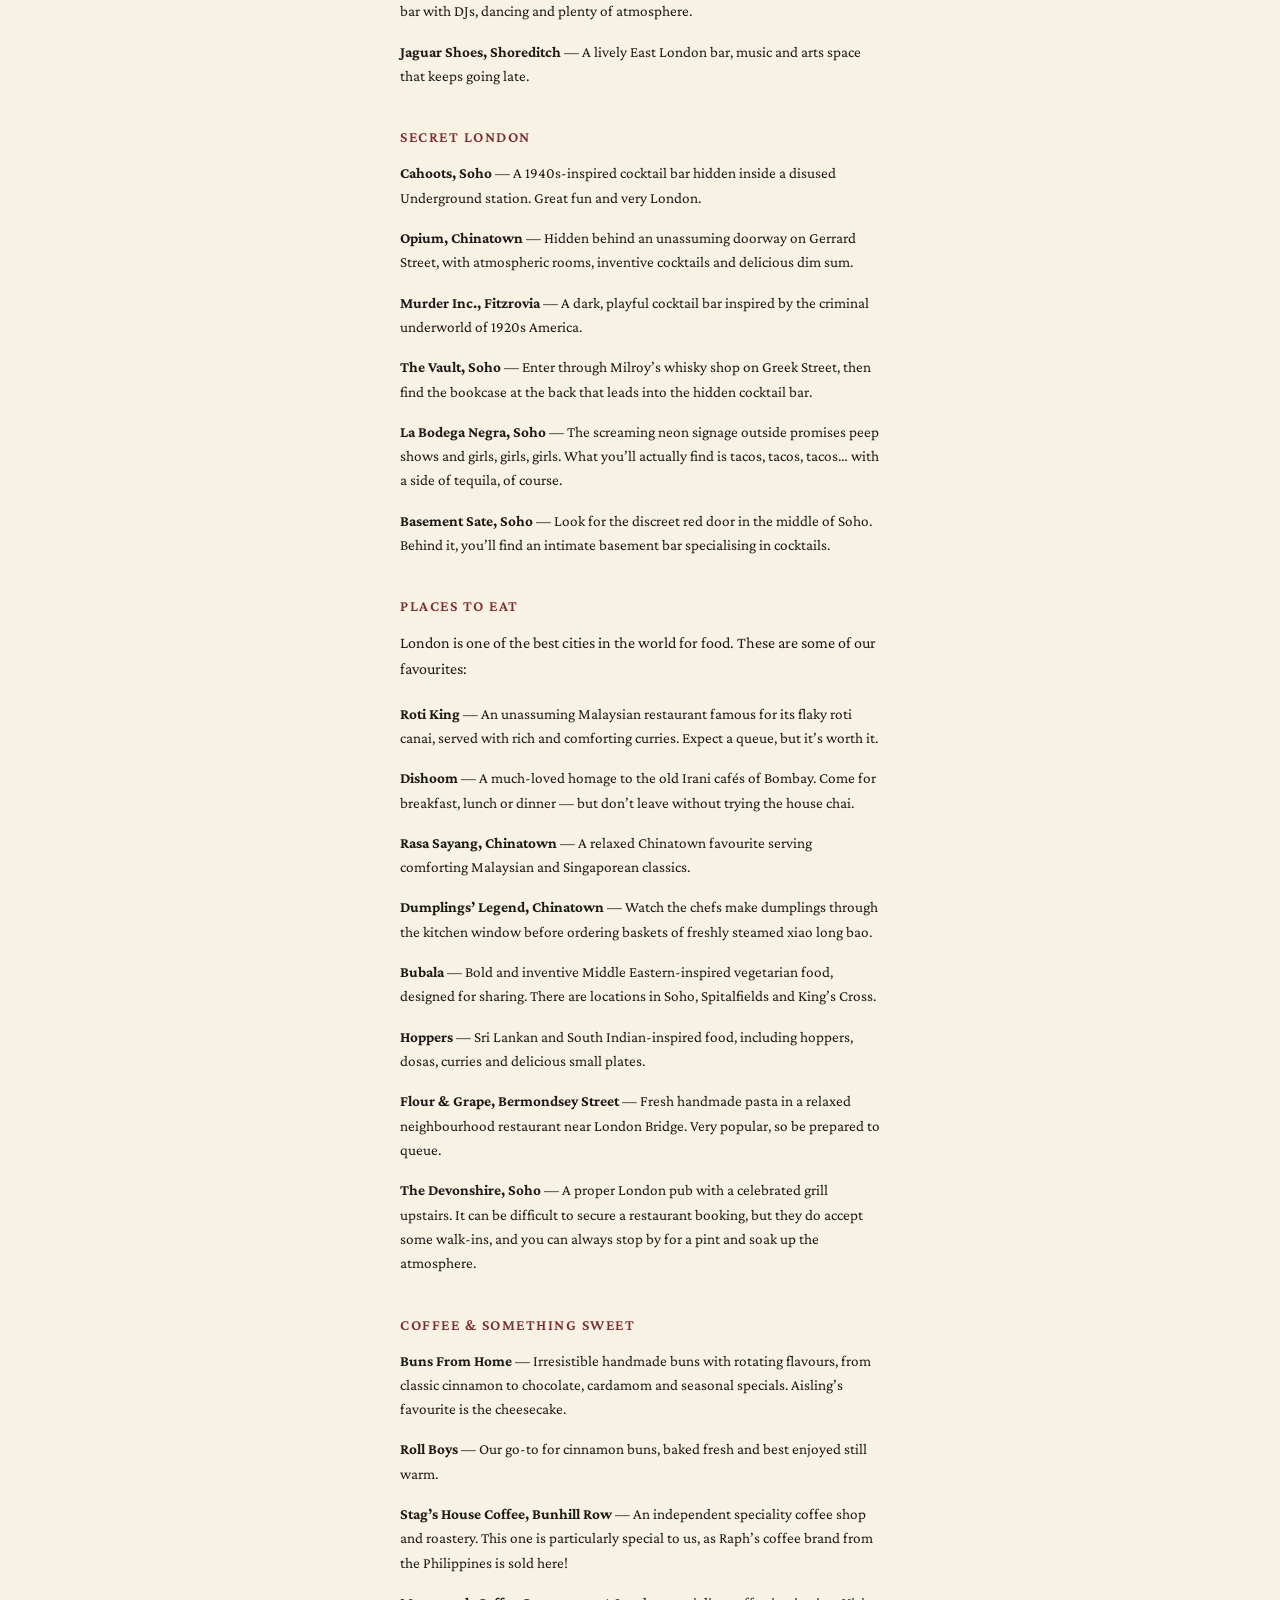
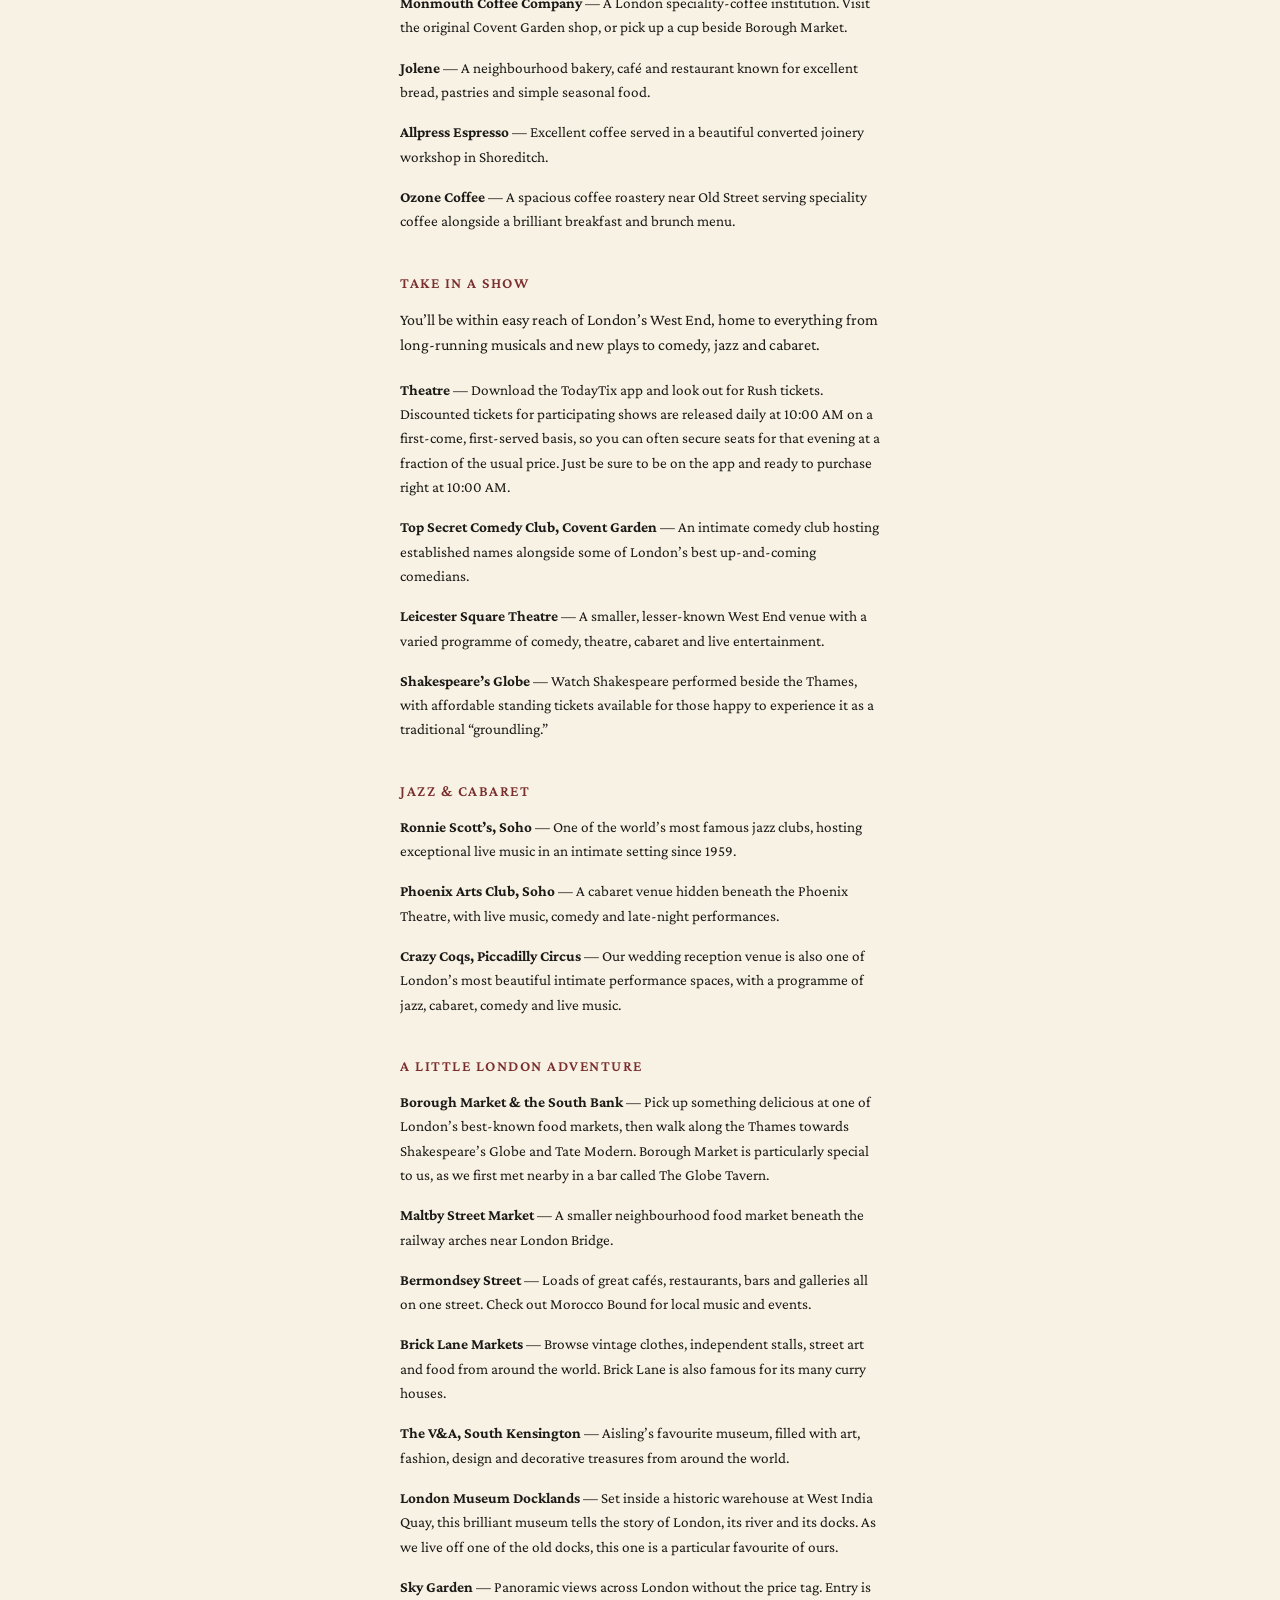
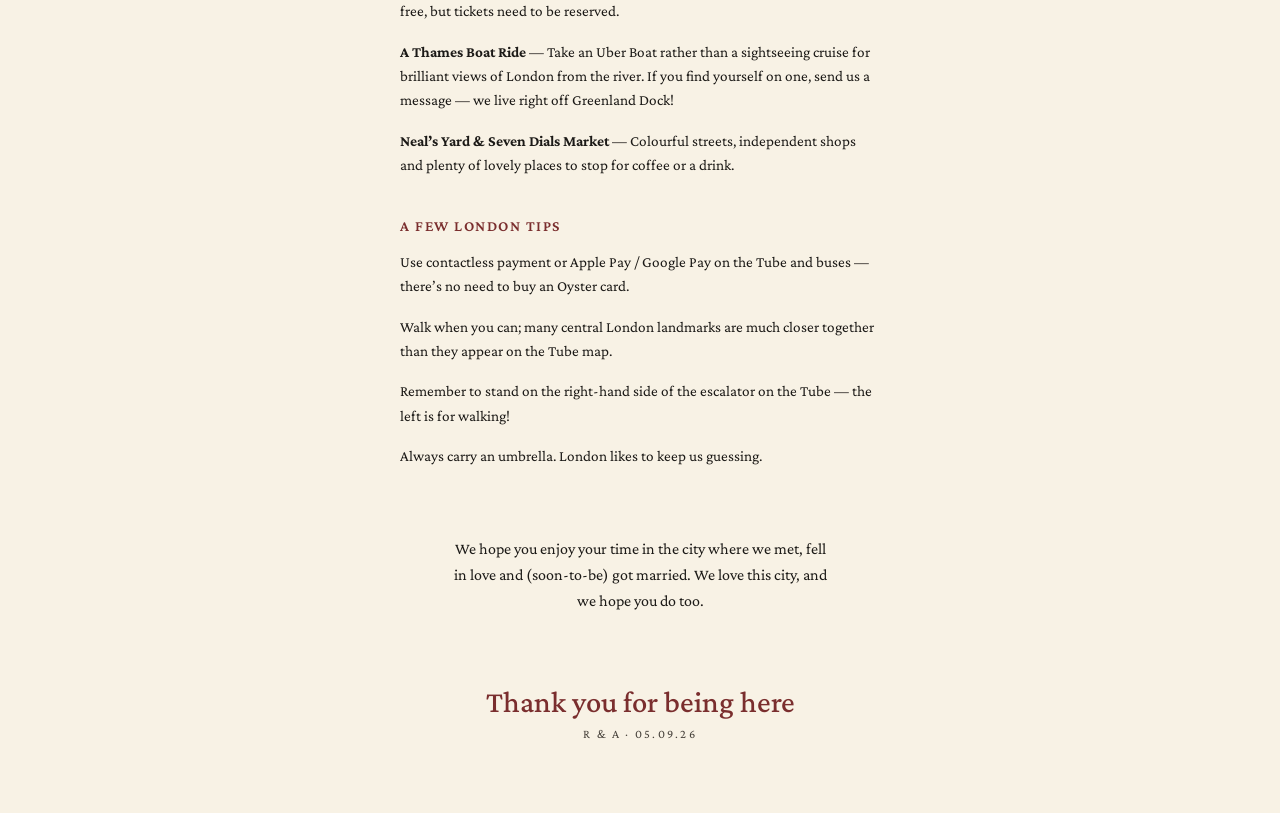
==== commit a4b5ebcb: "Add Roll Boys for cinnamon buns to London guide Co-Authored-By: Claude Sonnet 5 <noreply@anthropic.c" ====
--- a/day-two.html
+++ b/day-two.html
@@ -77,6 +77,7 @@
       <div class="guide-category">
         <h3 class="guide-heading">Coffee &amp; Something Sweet</h3>
         <p class="place"><strong>Buns From Home</strong> &mdash; Irresistible handmade buns with rotating flavours, from classic cinnamon to chocolate, cardamom and seasonal specials. Aisling&rsquo;s favourite is the cheesecake.</p>
+        <p class="place"><strong>Roll Boys</strong> &mdash; Our go-to for cinnamon buns, baked fresh and best enjoyed still warm.</p>
         <p class="place"><strong>Stag&rsquo;s House Coffee, Bunhill Row</strong> &mdash; An independent speciality coffee shop and roastery. This one is particularly special to us, as Raph&rsquo;s coffee brand from the Philippines is sold here!</p>
         <p class="place"><strong>Monmouth Coffee Company</strong> &mdash; A London speciality-coffee institution. Visit the original Covent Garden shop, or pick up a cup beside Borough Market.</p>
         <p class="place"><strong>Jolene</strong> &mdash; A neighbourhood bakery, caf&eacute; and restaurant known for excellent bread, pastries and simple seasonal food.</p>
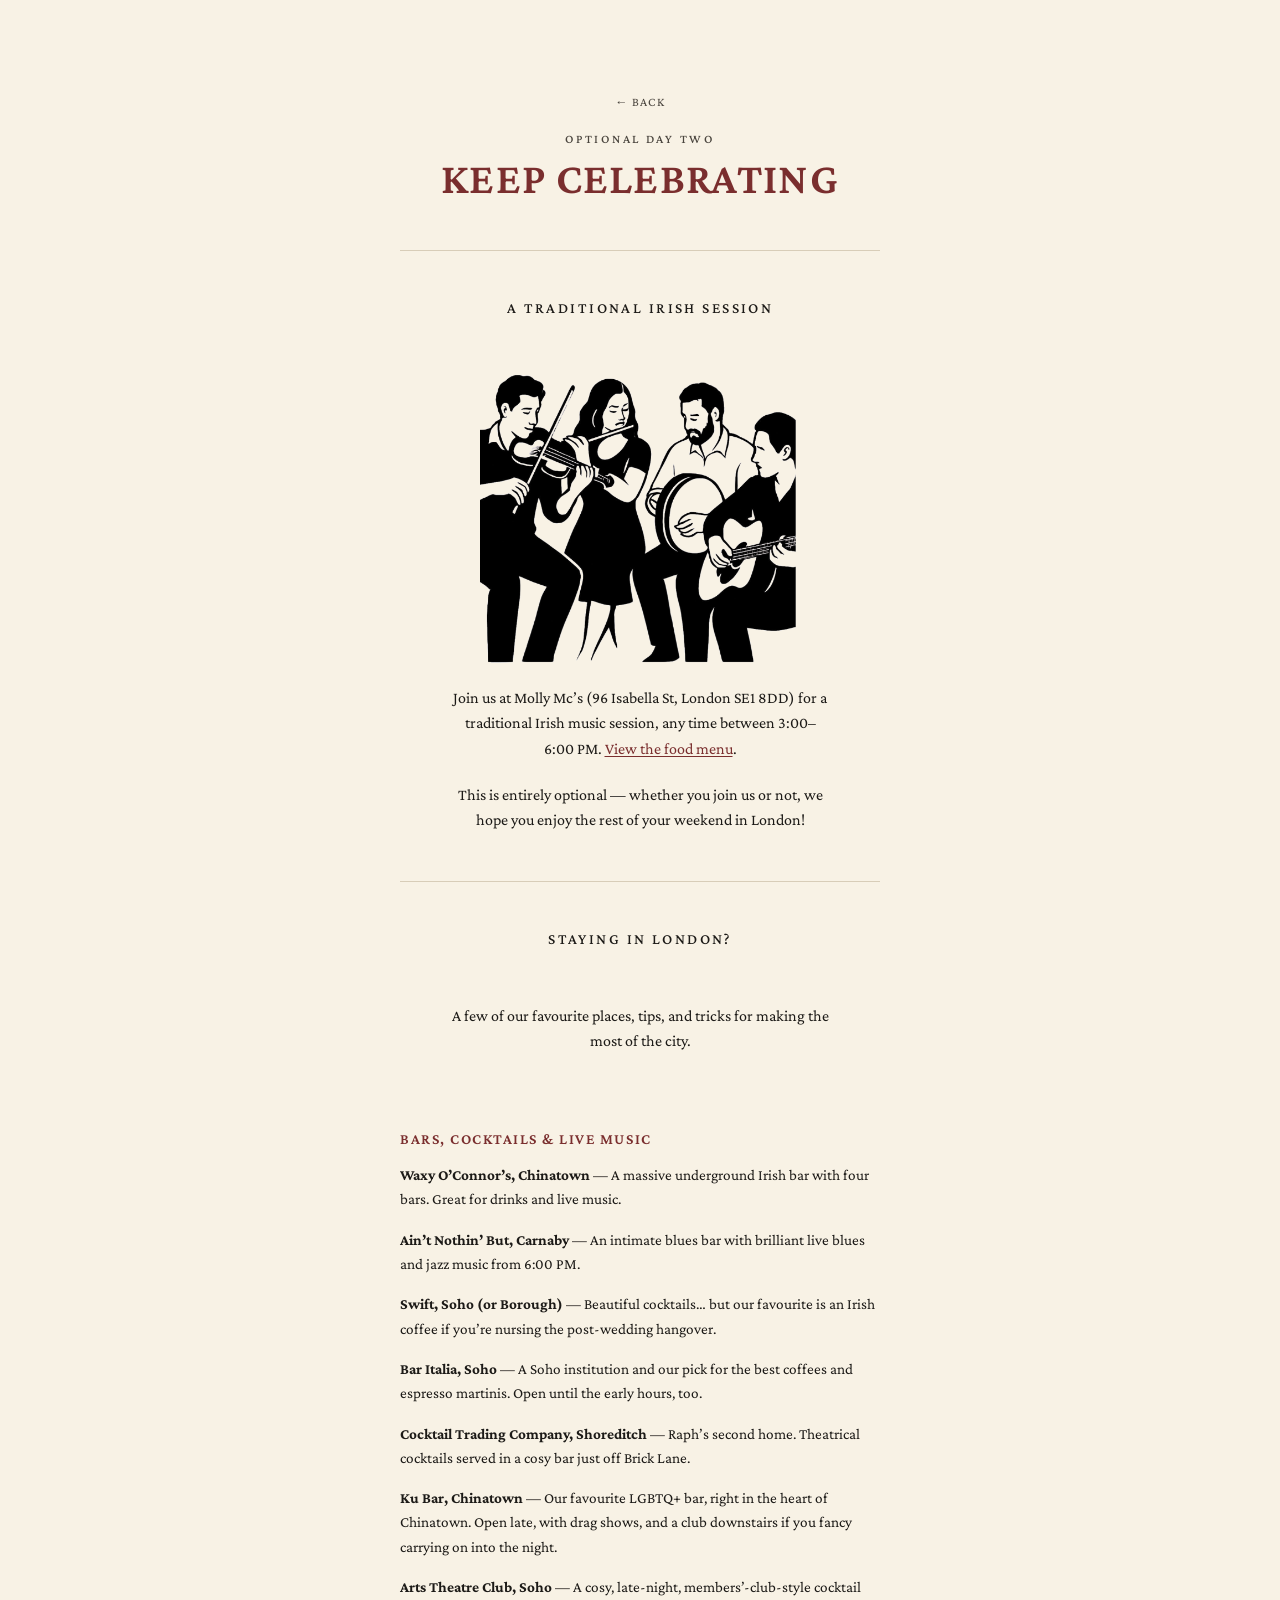
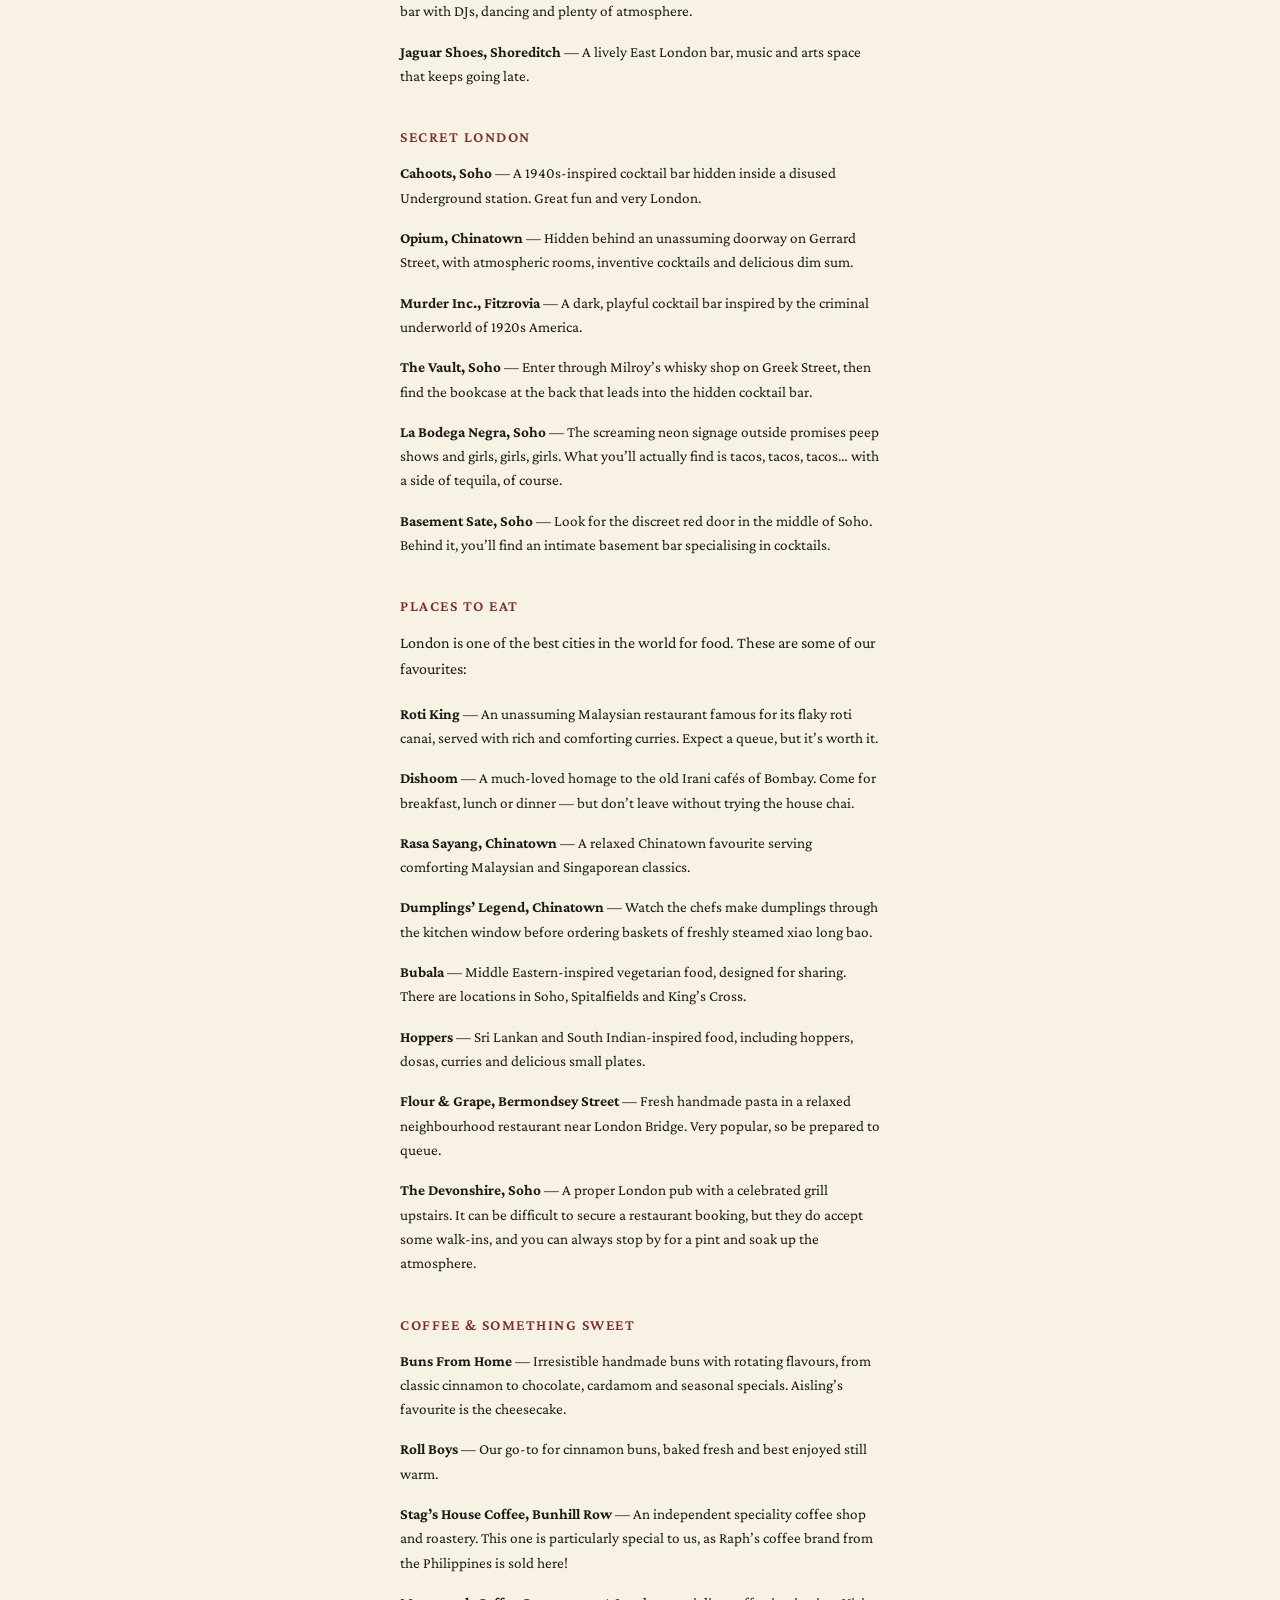
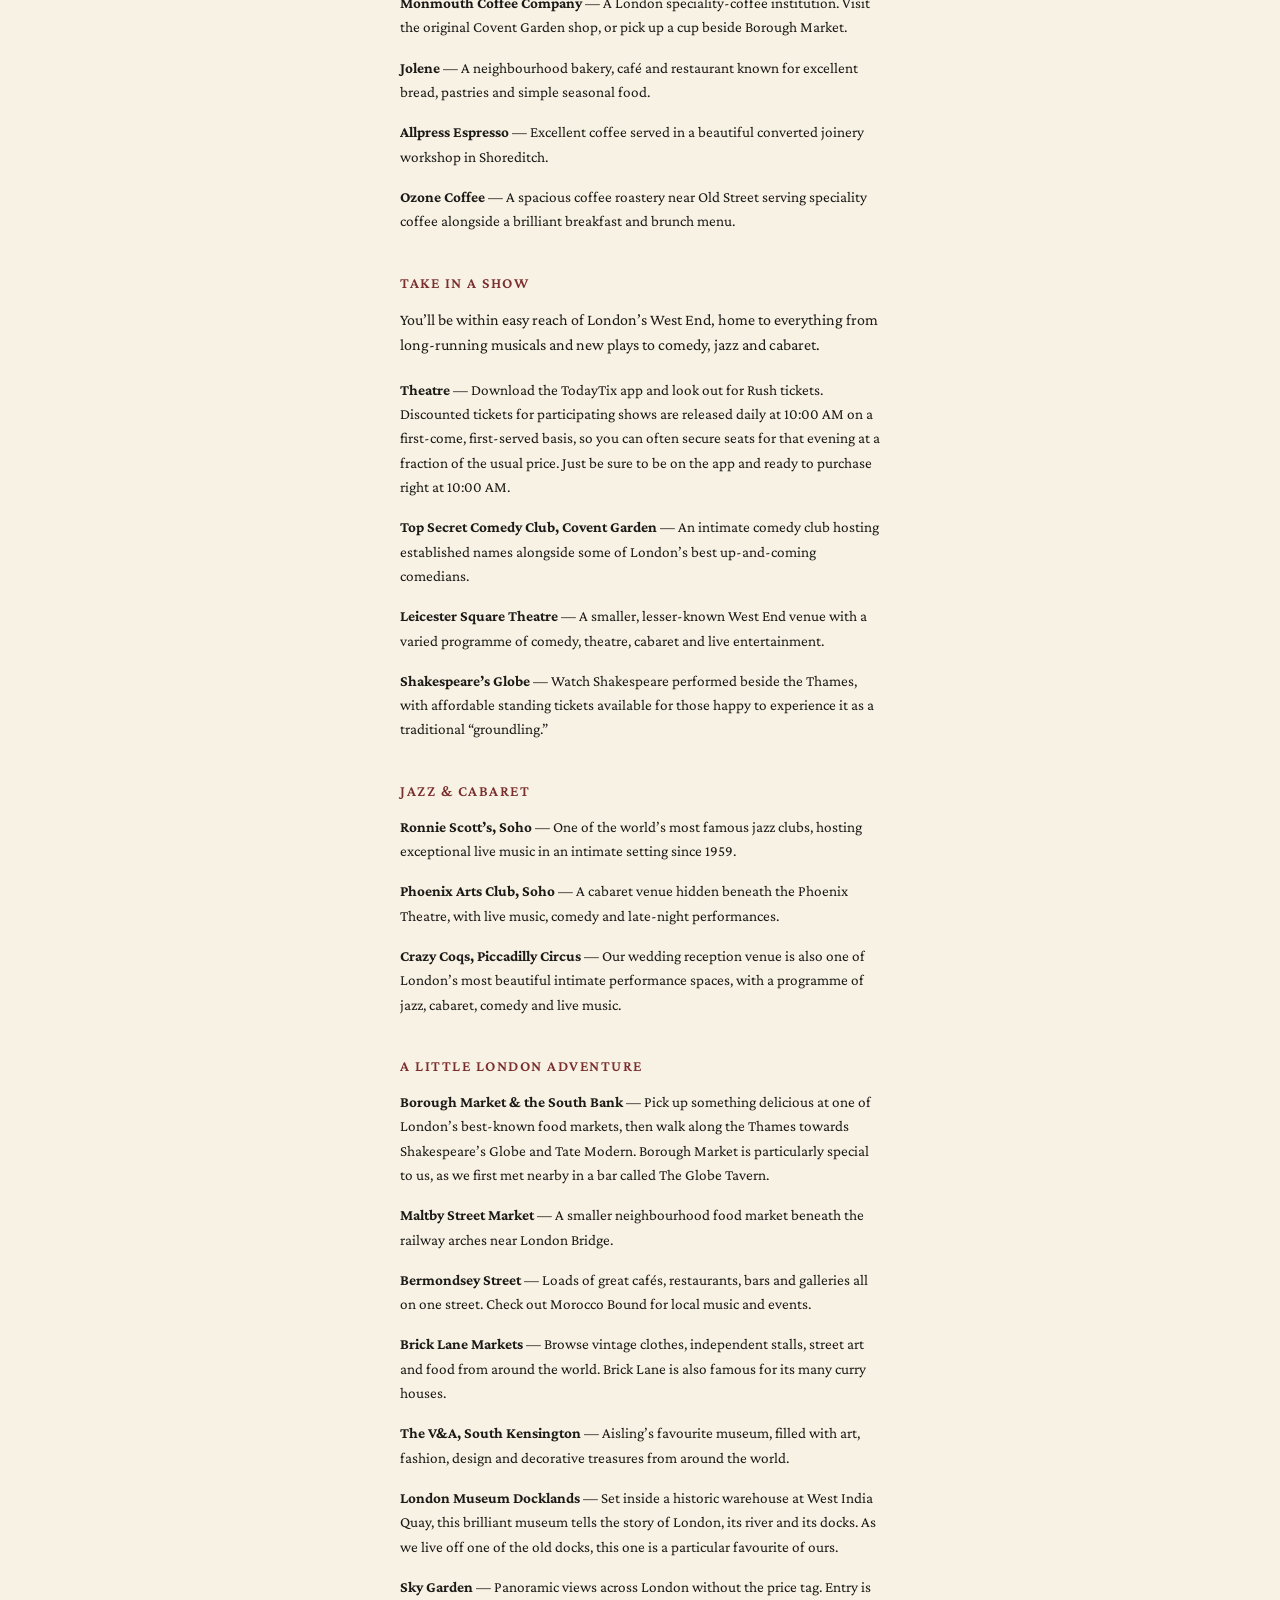
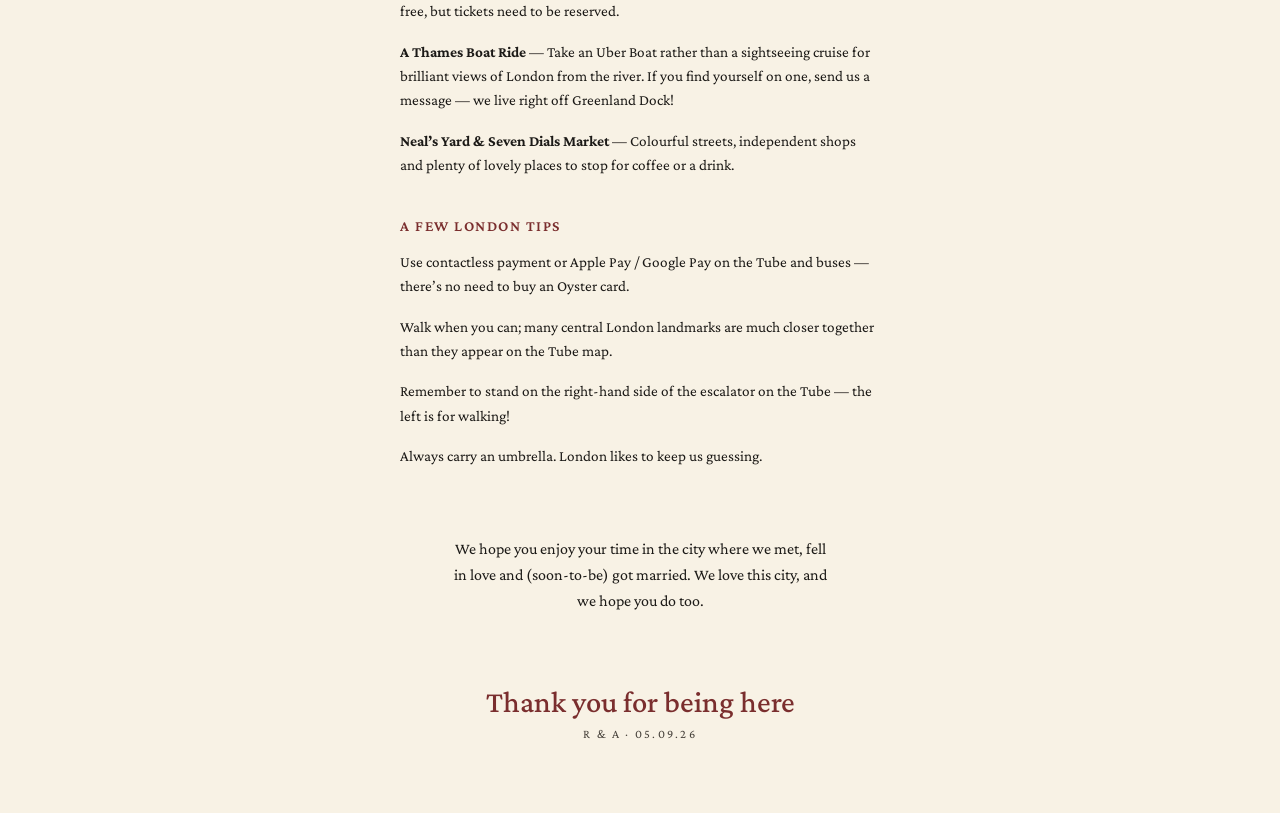
==== commit 741e9f4c: "Trim Bubala description in London guide Co-Authored-By: Claude Sonnet 5 <noreply@anthropic.com> Clau" ====
--- a/day-two.html
+++ b/day-two.html
@@ -68,7 +68,7 @@
         <p class="place"><strong>Dishoom</strong> &mdash; A much-loved homage to the old Irani caf&eacute;s of Bombay. Come for breakfast, lunch or dinner &mdash; but don&rsquo;t leave without trying the house chai.</p>
         <p class="place"><strong>Rasa Sayang, Chinatown</strong> &mdash; A relaxed Chinatown favourite serving comforting Malaysian and Singaporean classics.</p>
         <p class="place"><strong>Dumplings&rsquo; Legend, Chinatown</strong> &mdash; Watch the chefs make dumplings through the kitchen window before ordering baskets of freshly steamed xiao long bao.</p>
-        <p class="place"><strong>Bubala</strong> &mdash; Bold and inventive Middle Eastern-inspired vegetarian food, designed for sharing. There are locations in Soho, Spitalfields and King&rsquo;s Cross.</p>
+        <p class="place"><strong>Bubala</strong> &mdash; Middle Eastern-inspired vegetarian food, designed for sharing. There are locations in Soho, Spitalfields and King&rsquo;s Cross.</p>
         <p class="place"><strong>Hoppers</strong> &mdash; Sri Lankan and South Indian-inspired food, including hoppers, dosas, curries and delicious small plates.</p>
         <p class="place"><strong>Flour &amp; Grape, Bermondsey Street</strong> &mdash; Fresh handmade pasta in a relaxed neighbourhood restaurant near London Bridge. Very popular, so be prepared to queue.</p>
         <p class="place"><strong>The Devonshire, Soho</strong> &mdash; A proper London pub with a celebrated grill upstairs. It can be difficult to secure a restaurant booking, but they do accept some walk-ins, and you can always stop by for a pint and soak up the atmosphere.</p>
